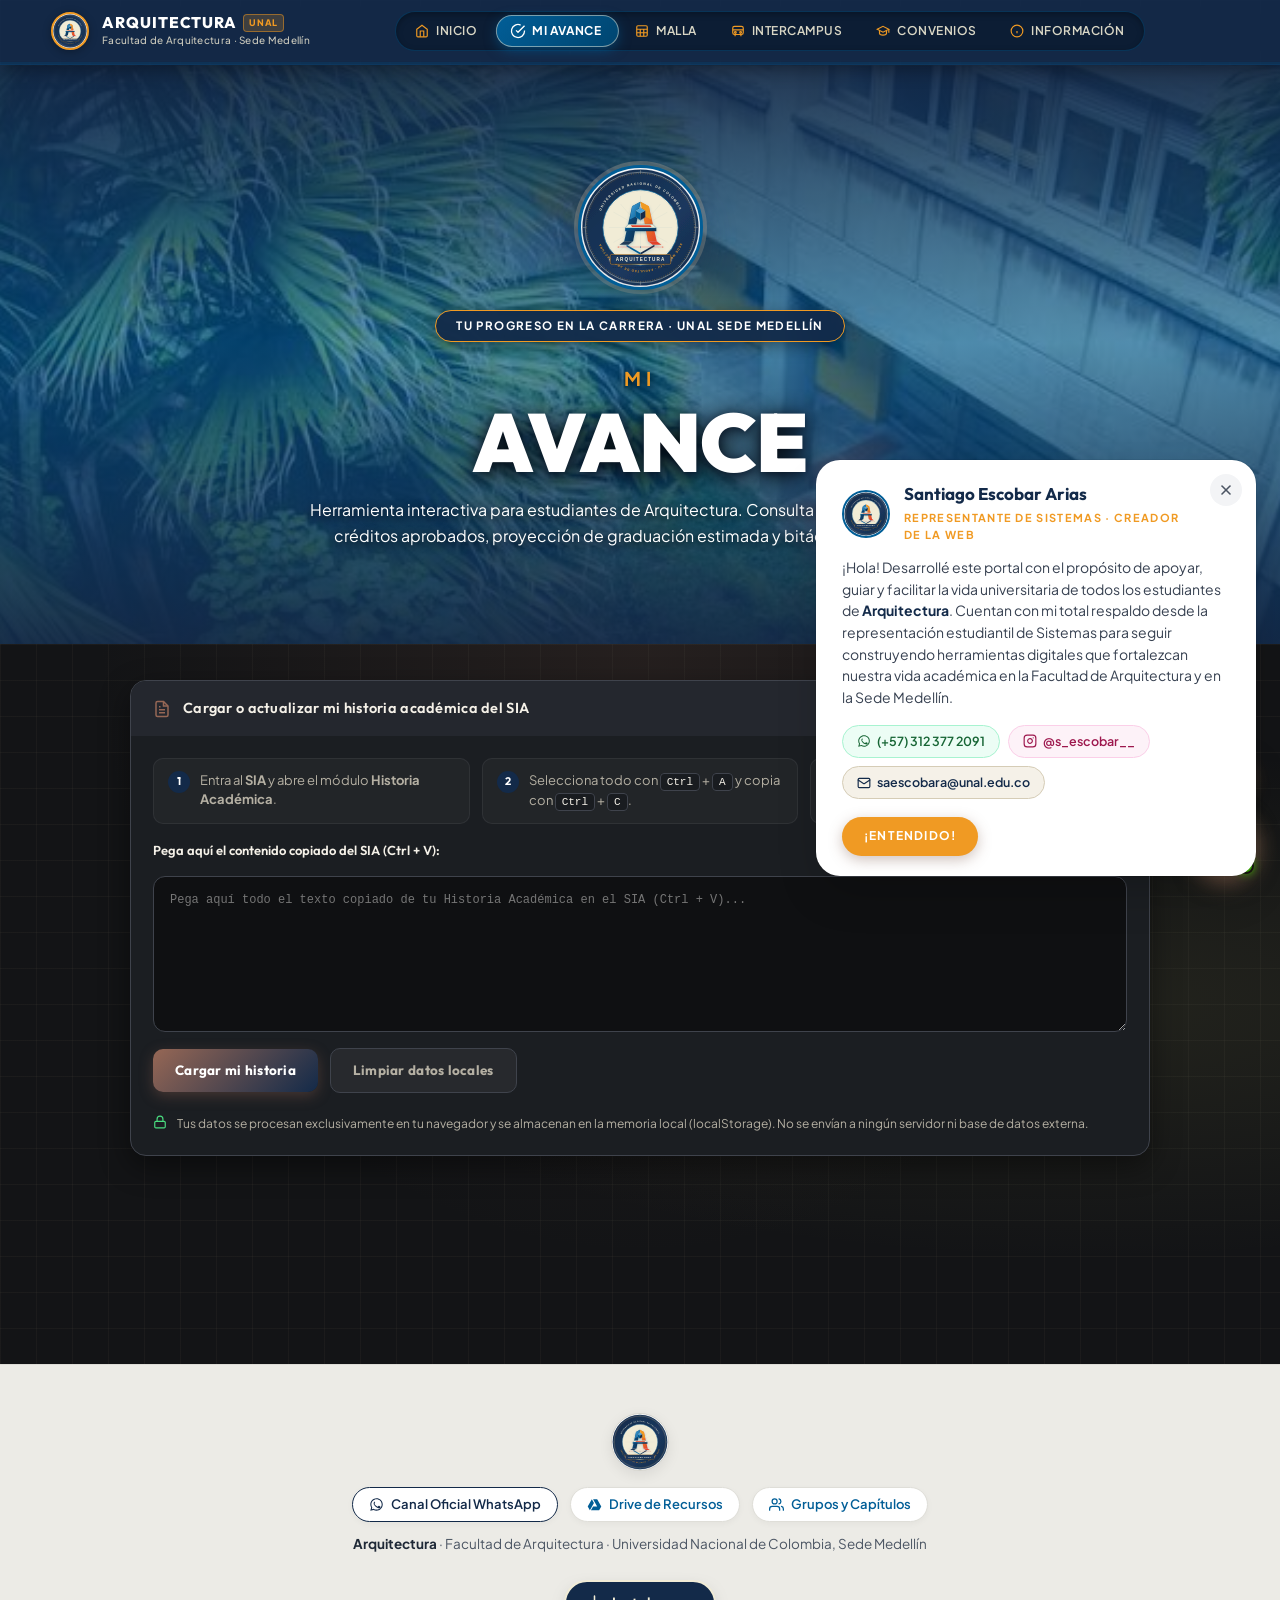
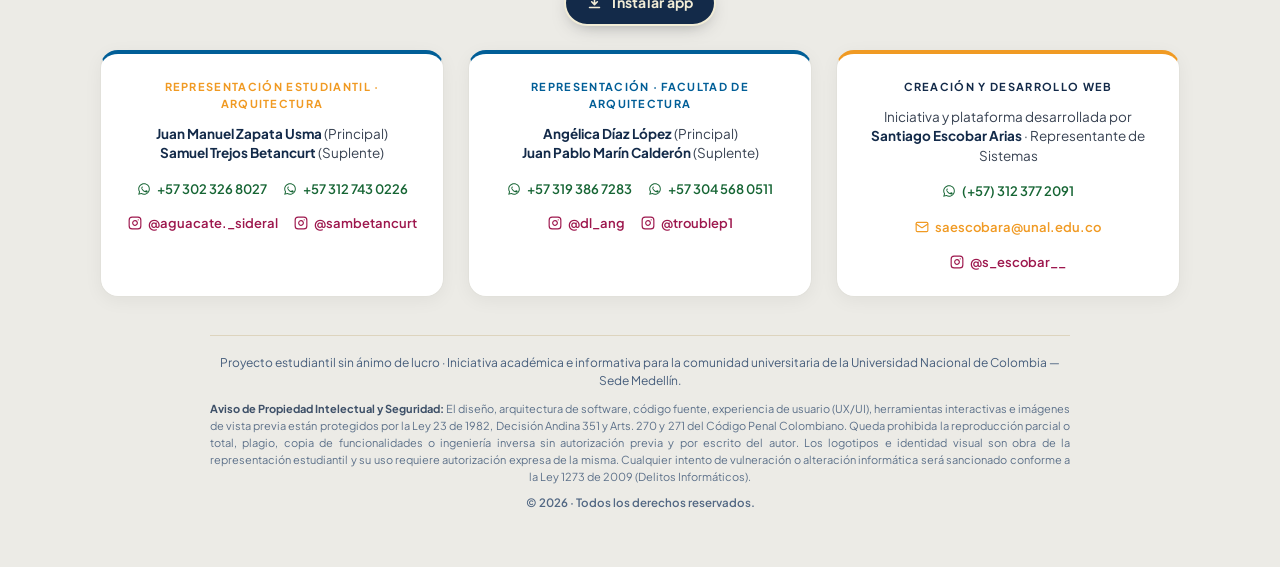
==== avance.html @ 9ce61f7a "alpha arquitectura" ====
<!doctype html>
<!-- ==============================================================================
   PORTAL WEB OFICIAL · ARQUITECTURA · FACULTAD DE ARQUITECTURA · UNAL MEDELLÍN
   Módulo Mi Avance: panel de progreso, proyección de graduación y bitácora académica.
   Acuerdo CF-0001 · 190 créditos exigidos · Todos los derechos reservados © 2026.
   ============================================================================== -->
<html lang="es">
<head>
  <meta charset="utf-8">
  <meta name="viewport" content="width=device-width, initial-scale=1">
  <title>Mi Avance · Arquitectura UNAL Medellín</title>
  <meta name="description" content="Consulta tu nivel en la carrera de Arquitectura, tu proyección de graduación, créditos aprobados y materias cursadas a partir de tu historia académica del SIA.">
  <link rel="icon" type="image/svg+xml" href="img/favicon.svg">
  <link rel="manifest" href="manifest.webmanifest">
  <meta name="theme-color" content="#132A49">
  <link rel="apple-touch-icon" href="img/app/apple-touch-icon.png">
  <meta name="apple-mobile-web-app-capable" content="yes">
  <meta name="apple-mobile-web-app-title" content="Arquitectura UNAL">
  <link rel="preconnect" href="https://fonts.googleapis.com">
  <link rel="preconnect" href="https://fonts.gstatic.com" crossorigin>
  <link rel="stylesheet" href="https://fonts.googleapis.com/css2?family=Outfit:wght@400;500;600;700;800;900&family=Plus+Jakarta+Sans:ital,wght@0,400;0,500;0,600;0,700;0,800;1,400;1,600&display=swap">
  <link rel="stylesheet" href="css/base.css">
  <link rel="stylesheet" href="css/avance.css">
  <link rel="stylesheet" href="css/sofia.css">
  <script src="js/sofia.js" defer></script>
</head>
<body data-pagina="avance">

  <div id="barra"></div>

  <!-- PORTADA -->
  <section class="portada portada--corta foto foto--panoramica">
    <div class="contenedor portada__contenido plano-marco">
      <!-- MARCADORES DE PLANO ARQUITECTÓNICO -->
      <span class="mira-plano mira-plano--tl" aria-hidden="true"></span>
      <span class="mira-plano mira-plano--tr" aria-hidden="true"></span>
      <span class="mira-plano mira-plano--bl" aria-hidden="true"></span>
      <span class="mira-plano mira-plano--br" aria-hidden="true"></span>

      <div class="portada__logo-wrap">
        <img class="portada__logo" src="img/logo-arquitectura.svg" alt="Logo de Arquitectura · Facultad de Arquitectura" width="115" height="115">
      </div>
      <p class="portada__lugar">Tu progreso en la carrera · UNAL Sede Medellín</p>
      <h1 class="portada__titulo">
        <span class="portada__antetitulo">Mi</span>
        <span class="letras-varsity">Avance</span>
      </h1>
      <p class="portada__texto">Herramienta interactiva para estudiantes de Arquitectura. Consulta tu nivel de progreso, créditos aprobados, proyección de graduación estimada y bitácora de materias.</p>
    </div>
  </section>

  <main>
    <section class="seccion avance" aria-label="Mi avance en la carrera">
      <div class="contenedor avance__contenedor">

        <!-- ENTRADA: CARGAR / ACTUALIZAR HISTORIA ACADÉMICA -->
        <details class="entrada" id="entrada" open>
          <summary class="entrada__resumen">
            <span class="entrada__resumen-icono" aria-hidden="true">
              <svg viewBox="0 0 24 24" fill="none" stroke="currentColor" stroke-width="2" width="18" height="18"><path d="M14 2H6a2 2 0 0 0-2 2v16a2 2 0 0 0 2 2h12a2 2 0 0 0 2-2V8z"/><polyline points="14 2 14 8 20 8"/><line x1="16" y1="13" x2="8" y2="13"/><line x1="16" y1="17" x2="8" y2="17"/><polyline points="10 9 9 9 8 9"/></svg>
            </span>
            <span class="entrada__resumen-texto">Cargar o actualizar mi historia académica del SIA</span>
            <span class="entrada__resumen-flecha" aria-hidden="true">▼</span>
          </summary>
          <div class="entrada__cuerpo">
            <ol class="entrada__pasos">
              <li><b>1</b><span>Entra al <strong>SIA</strong> y abre el módulo <strong>Historia Académica</strong>.</span></li>
              <li><b>2</b><span>Selecciona todo con <kbd>Ctrl</kbd> + <kbd>A</kbd> y copia con <kbd>Ctrl</kbd> + <kbd>C</kbd>.</span></li>
              <li><b>3</b><span>Pega aquí abajo y dale <strong>Cargar mi historia</strong>.</span></li>
            </ol>
            <label class="entrada__etiqueta" for="historia-texto">Pega aquí el contenido copiado del SIA (Ctrl + V):</label>
            <textarea id="historia-texto" class="entrada__texto" rows="7" spellcheck="false" placeholder="Pega aquí todo el texto copiado de tu Historia Académica en el SIA (Ctrl + V)..."></textarea>
            <p class="entrada__error" id="entrada-error" role="alert" hidden></p>
            <div class="entrada__acciones">
              <button type="button" class="boton-juego" id="btn-guardar">Cargar mi historia</button>
              <button type="button" class="boton-juego boton-juego--suave" id="btn-borrar">Limpiar datos locales</button>
            </div>
            <p class="entrada__privacidad">
              <svg viewBox="0 0 24 24" fill="none" stroke="currentColor" stroke-width="2" width="14" height="14" aria-hidden="true"><rect width="18" height="11" x="3" y="11" rx="2" ry="2"/><path d="M7 11V7a5 5 0 0 1 10 0v4"/></svg>
              <span>Tus datos se procesan exclusivamente en tu navegador y se almacenan en la memoria local (localStorage). No se envían a ningún servidor ni base de datos externa.</span>
            </p>
          </div>
        </details>

        <!-- PANTALLA DE JUEGO / AVANCE -->
        <div id="avance-juego" hidden></div>

      </div>
    </section>
  </main>

  <div id="pie"></div>

  <!-- SCRIPTS -->
  <script src="js/comun.js"></script>
  <script src="js/instalar.js"></script>
  <script src="js/avance-lector.js"></script>
  <script src="js/avance.js"></script>
</body>
</html>
---- css/base.css ----
/* =========================================================
   ARQUITECTURA · FACULTAD DE ARQUITECTURA · UNAL MEDELLÍN
   ESTILOS COMUNES — PALETA OFICIAL ARQUITECTURA:
   - Amarillo claro: #F1ECD6
   - Naranja: #F09A23
   - Rojo: #E1432A
   - Celeste vívido: #015E97
   - Azul oscuro: #132A49
   1. Variables y base
   2. Fondos y velos arquitectónicos
   3. Barra superior y navegación
   4. Portada
   5. Títulos de sección y mensajes
   6. Pie (Tarjetas oficiales)
   7. Mensaje flotante de bienvenida (Modal oficial)
   ========================================================= */


/* ---------- 1. Variables y base ---------- */

:root {
  /* Paleta Oficial Arquitectura · Facultad de Arquitectura · UNAL Medellín */
  --azul-oscuro: #132A49;         /* Azul oscuro: Tono principal, cabeceras, disciplinares, marca */
  --celeste-vivido: #015E97;      /* Celeste vívido: Primario de marca, fundamentación, botones de acción */
  --naranja: #F09A23;             /* Naranja: Acentos creativos, optativas, llamadas a la acción, badges */
  --rojo: #E1432A;                /* Rojo: Libre elección, alertas, resaltes arquitectónicos */
  --amarillo-claro: #F1ECD6;      /* Amarillo claro: Papel de dibujo arquitectónico, fondos suaves, tarjetas */

  /* Mapeo de identidad base */
  --carbon: var(--azul-oscuro);
  --arcilla: var(--celeste-vivido);
  --cemento-calido: #0B4A75;
  --oliva: var(--naranja);
  --arena-lino: var(--amarillo-claro);

  /* Mapeo de identidad */
  --cafe-profundo: var(--azul-oscuro);
  --tierra: var(--celeste-vivido);
  --madera: var(--naranja);
  --arena: var(--amarillo-claro);
  --marfil: #FBF9F2;              /* Papel claro y contrastes suaves */
  --gris-cemento: #3B577D;

  /* Aliases de compatibilidad */
  --verde-bosque: var(--azul-oscuro);
  --turquesa: var(--celeste-vivido);
  --lima-vibrante: var(--naranja);
  --lima-suave: var(--amarillo-claro);
  --azul-marino: var(--azul-oscuro);

  --color-primario: var(--celeste-vivido);
  --color-acento: var(--naranja);
  --color-secundario: var(--azul-oscuro);
  --color-resalte: var(--amarillo-claro);

  --azul: var(--celeste-vivido);
  --azul-brillante: var(--naranja);
  --papel: #FAF7EE;
  --tinta: #132A49;
  --tinta-suave: #395273;
  --gris: #5A7394;
  --linea: #DDD4BE;

  /* Colores oficiales de los componentes de la Malla de Arquitectura */
  --fundamentacion: #015E97;     /* Celeste vívido (22 créditos) */
  --disciplinar: #132A49;        /* Azul oscuro (119 créditos) */
  --libre: #E1432A;              /* Rojo (37 créditos) */
  --optativa: #F09A23;           /* Naranja (20 créditos de énfasis) */
  --nivelacion: #015E97;         /* Celeste vívido */

  /* Tipografías modernas que evocan Arquitectura y Hábitat */
  --letra-titulo: 'Outfit', -apple-system, BlinkMacSystemFont, "Segoe UI", Roboto, sans-serif;
  --letra-universidad: 'Plus Jakarta Sans', -apple-system, BlinkMacSystemFont, "Segoe UI", Roboto, sans-serif;
  --letra-texto: 'Plus Jakarta Sans', -apple-system, BlinkMacSystemFont, "Segoe UI", Roboto, sans-serif;
  --letra-estrecha: 'Plus Jakarta Sans', -apple-system, BlinkMacSystemFont, "Segoe UI", Roboto, sans-serif;
}

*, *::before, *::after { box-sizing: border-box; }
[hidden] { display: none !important; }

html { scroll-behavior: smooth; overflow-x: hidden; max-width: 100vw; }
body { overflow-x: hidden; max-width: 100vw; }

body {
  margin: 0;
  font-family: var(--letra-texto);
  line-height: 1.55;
  color: var(--tinta);
  background: url(../img/textura.svg), var(--papel);
}

h1, h2, h3, h4, p { margin: 0; }
svg { display: block; }
button { font: inherit; color: inherit; cursor: pointer; }
a { color: var(--azul); }

.contenedor {
  width: min(1180px, 100% - 32px);
  margin-inline: auto;
}

.solo-lectores {
  position: absolute;
  width: 1px; height: 1px;
  overflow: hidden;
  clip-path: inset(50%);
  white-space: nowrap;
}

@keyframes aparecer {
  from { opacity: 0; transform: translateY(8px); }
  to { opacity: 1; transform: none; }
}


/* ---------- 2. Fondos con fotos de la Facultad de Arquitectura / Hábitat y Construcción ----------
   Uso: class="foto foto--entrada". La foto va en ::before y un velo arquitectónico en ::after. */

.foto {
  position: relative;
  isolation: isolate;
  overflow: hidden;
  background-color: #1e2227;
}
.foto::before,
.foto::after {
  content: '';
  position: absolute;
  z-index: -1;
}
.foto::before {
  inset: 0;
  background-size: cover;
  background-position: center;
  filter: none;
}
.foto::after {
  inset: 0;
  background: linear-gradient(180deg, rgba(19, 42, 73, 0.93) 0%, rgba(1, 94, 151, 0.65) 48%, rgba(19, 42, 73, 0.96) 100%);
}
.foto--entrada::before { background-image: url(../img/campus-edificio.jpg); }
.foto--panoramica::before,
.foto--edificio::before { background-image: url(../img/campus-entrada.jpg); }


/* ---------- 3. Barra Superior y Navegación Arquitectónica (Dock Limpio y Elegante) ---------- */

.barra {
  position: sticky;
  top: 0;
  z-index: 1000;
  background: rgba(19, 42, 73, 0.95);
  backdrop-filter: blur(20px);
  -webkit-backdrop-filter: blur(20px);
  border-bottom: 1px solid rgba(1, 94, 151, 0.3);
  box-shadow: 0 4px 20px -2px rgba(0, 0, 0, 0.4);
}

.barra__contenido {
  display: flex;
  align-items: center;
  justify-content: space-between;
  gap: 16px;
  min-height: 62px;
}

/* MARCA OFICIAL IZQUIERDA */
.barra__marca {
  display: flex;
  align-items: center;
  gap: 12px;
  color: #ffffff;
  text-decoration: none;
  flex-shrink: 0;
  transition: transform 0.2s ease;
}

.barra__marca:hover {
  transform: translateY(-1px);
}

.barra__escudo-wrap {
  position: relative;
  width: 40px;
  height: 40px;
  display: flex;
  align-items: center;
  justify-content: center;
  flex-shrink: 0;
}

.barra__escudo-img {
  width: 38px;
  height: 38px;
  border-radius: 50%;
  object-fit: cover;
  padding: 0;
  background: #ffffff;
  border: 2px solid var(--naranja);
  box-shadow: 0 2px 8px rgba(0, 0, 0, 0.3);
  transition: transform 0.3s ease;
}

.barra__marca:hover .barra__escudo-img {
  transform: scale(1.06);
}

.barra__texto {
  display: flex;
  flex-direction: column;
  gap: 1px;
}

.barra__carrera-row {
  display: flex;
  align-items: center;
  gap: 6px;
}

.barra__carrera {
  font-family: var(--letra-titulo);
  font-size: 15.5px;
  font-weight: 800;
  letter-spacing: .06em;
  text-transform: uppercase;
  color: #ffffff;
  line-height: 1.1;
}

.barra__acuerdo-pill {
  font-family: var(--letra-universidad);
  font-size: 9px;
  font-weight: 800;
  padding: 1px 5px;
  border-radius: 4px;
  background: rgba(240, 154, 35, 0.2);
  border: 1px solid rgba(240, 154, 35, 0.5);
  color: var(--naranja);
  letter-spacing: .08em;
}

.barra__facultad {
  font-family: var(--letra-universidad);
  font-size: 10px;
  letter-spacing: .03em;
  color: rgba(241, 236, 214, 0.82);
  font-weight: 500;
}

/* NAVEGACIÓN CENTRAL: DOCK TIPOGRÁFICO LIMPIO (SIN SOBRECARGA DE ÍCONOS) */
.nav--dock {
  position: relative;
  display: flex;
  align-items: center;
  gap: 2px;
  padding: 3px;
  background: rgba(11, 26, 46, 0.7);
  border-radius: 999px;
  border: 1px solid rgba(1, 94, 151, 0.35);
  box-shadow: inset 0 2px 6px rgba(0, 0, 0, 0.3);
}

.nav__glider {
  position: absolute;
  top: 3px;
  bottom: 3px;
  left: 0;
  width: 0;
  border-radius: 999px;
  background: linear-gradient(135deg, var(--celeste-vivido) 0%, #004570 100%);
  border: 1px solid rgba(241, 236, 214, 0.5);
  box-shadow: 0 4px 14px -2px rgba(1, 94, 151, 0.7);
  pointer-events: none;
  opacity: 0;
  z-index: 1;
  transition: transform 0.25s cubic-bezier(0.16, 1, 0.3, 1), width 0.25s cubic-bezier(0.16, 1, 0.3, 1), opacity 0.2s ease;
}

.nav__enlace {
  position: relative;
  z-index: 2;
  display: inline-flex;
  align-items: center;
  gap: 7px;
  padding: 7px 16px;
  border-radius: 999px;
  text-decoration: none;
  color: rgba(241, 236, 214, 0.9);
  font-family: var(--letra-universidad);
  font-size: 12px;
  letter-spacing: .04em;
  text-transform: uppercase;
  font-weight: 600;
  white-space: nowrap;
  transition: color 0.18s ease, transform 0.15s ease;
  user-select: none;
}

.nav__icono {
  display: inline-flex;
  align-items: center;
  justify-content: center;
  color: var(--naranja);
  transition: transform 0.2s ease, color 0.2s ease;
}

.nav__icono svg {
  display: block;
}

.nav__enlace.is-activo .nav__icono,
.nav__enlace:hover .nav__icono {
  color: #ffffff;
  transform: scale(1.12);
}

.nav__enlace:hover {
  color: #ffffff;
}

.nav__enlace[aria-current="page"],
.nav__enlace.is-activo {
  color: #ffffff;
  font-weight: 700;
}

.nav__enlace:focus-visible {
  outline: 2px solid var(--naranja);
  outline-offset: 2px;
}

/* ZONA DERECHA: Botón sofIA + Menú Móvil */
.barra__der {
  display: flex;
  align-items: center;
  gap: 8px;
  flex-shrink: 0;
}

.barra__sofia-btn {
  display: inline-flex;
  align-items: center;
  gap: 6px;
  padding: 6px 14px;
  border-radius: 999px;
  background: linear-gradient(135deg, var(--naranja) 0%, #d87c0a 100%);
  border: 1px solid rgba(255, 255, 255, 0.4);
  color: #ffffff;
  font-family: var(--letra-universidad);
  font-size: 11.5px;
  font-weight: 800;
  letter-spacing: .05em;
  cursor: pointer;
  box-shadow: 0 4px 12px rgba(240, 154, 35, 0.4);
  transition: all 0.2s ease;
  user-select: none;
}

.barra__sofia-btn:hover {
  transform: translateY(-1px) scale(1.03);
  box-shadow: 0 6px 18px rgba(240, 154, 35, 0.6);
}

.barra__sofia-radar {
  width: 7px;
  height: 7px;
  border-radius: 50%;
  background: #ffffff;
  box-shadow: 0 0 6px #ffffff;
  animation: radarPing 1.8s cubic-bezier(0, 0, 0.2, 1) infinite;
}

@keyframes radarPing {
  0% { transform: scale(0.8); opacity: 0.8; }
  50% { transform: scale(1.4); opacity: 1; }
  100% { transform: scale(0.8); opacity: 0.8; }
}

.barra__boton-menu {
  display: none;
  align-items: center;
  justify-content: center;
  width: 36px;
  height: 36px;
  border-radius: 50%;
  background: rgba(255, 255, 255, 0.08);
  border: 1px solid rgba(241, 236, 214, 0.3);
  color: #ffffff;
  cursor: pointer;
  transition: all 0.2s ease;
}

.barra__boton-menu:hover {
  background: rgba(1, 94, 151, 0.4);
  border-color: var(--celeste-vivido);
}

.barra__icono {
  width: 18px;
  height: 18px;
  display: flex;
  align-items: center;
  justify-content: center;
}
.barra__icono svg { width: 18px; height: 18px; }
.barra__icono--cerrar { display: none; }

.barra.is-menu-abierto .barra__boton-menu {
  background: var(--rojo);
  border-color: var(--rojo);
  color: #ffffff;
}
.barra.is-menu-abierto .barra__icono--abrir { display: none; }
.barra.is-menu-abierto .barra__icono--cerrar { display: flex; }

/* REGLA LÁSER INFERIOR ELEGANTE */
.barra__escalimetro {
  position: relative;
  width: 100%;
  height: 2px;
  background: rgba(1, 94, 151, 0.2);
  overflow: hidden;
}

.escalimetro__laser {
  position: absolute;
  top: 0;
  left: 0;
  height: 100%;
  width: 100%;
  background: linear-gradient(90deg, transparent, var(--celeste-vivido) 40%, var(--naranja) 95%, #ffffff 100%);
  transform-origin: left;
  transform: scaleX(0);
  pointer-events: none;
  box-shadow: 0 0 6px var(--naranja);
  transition: transform 0.1s linear;
}

/* =========================================================
   CORTINA DE TRANSICIÓN: SHUTTER CAD ARQUITECTÓNICO & ESCANEO LÁSER
   ========================================================= */

.cortina-obra,
.cortina-plano {
  position: fixed;
  inset: 0;
  z-index: 99999;
  pointer-events: none;
  opacity: 0;
  visibility: hidden;
  background: rgba(11, 26, 46, 0.94);
  backdrop-filter: blur(14px);
  -webkit-backdrop-filter: blur(14px);
  display: flex;
  align-items: center;
  justify-content: center;
  overflow: hidden;
  transition: opacity 0.16s ease, visibility 0.16s ease;
}

.cortina-shutter__grid {
  position: absolute;
  inset: 0;
  background-image: 
    linear-gradient(to right, rgba(1, 94, 151, 0.22) 1px, transparent 1px),
    linear-gradient(to bottom, rgba(1, 94, 151, 0.22) 1px, transparent 1px);
  background-size: 40px 40px;
  background-position: center center;
  opacity: 0.8;
}

.cortina-shutter__laser {
  position: absolute;
  top: 50%;
  left: 0;
  right: 0;
  height: 2px;
  transform: translateY(-50%);
  pointer-events: none;
}

.cortina-shutter__laser-haz {
  position: absolute;
  top: 0;
  bottom: 0;
  left: 0;
  width: 100%;
  background: linear-gradient(90deg, transparent 0%, rgba(1, 94, 151, 0.6) 30%, var(--naranja) 70%, #ffffff 90%, transparent 100%);
  box-shadow: 0 0 16px var(--naranja);
  transform: translateX(-100%);
}

.cortina-obra.is-entrando .cortina-shutter__laser-haz {
  animation: barridoLaserShutter 0.26s cubic-bezier(0.16, 1, 0.3, 1) forwards;
}

@keyframes barridoLaserShutter {
  0% { transform: translateX(-100%); }
  100% { transform: translateX(100%); }
}

.cortina-hud {
  position: relative;
  z-index: 10;
  width: min(500px, 90vw);
  background: rgba(19, 42, 73, 0.96);
  border: 1.5px solid var(--celeste-vivido);
  border-radius: 20px;
  padding: 24px 28px 20px;
  box-shadow: 0 24px 60px -10px rgba(0, 0, 0, 0.75);
  display: flex;
  flex-direction: column;
  gap: 16px;
  transform: scale(0.95);
  opacity: 0;
  transition: transform 0.18s cubic-bezier(0.16, 1, 0.3, 1), opacity 0.18s ease;
}

.cortina-obra.is-entrando .cortina-hud {
  transform: scale(1);
  opacity: 1;
}

.cortina-hud__visor {
  display: flex;
  align-items: center;
  gap: 18px;
}

.cortina-hud__mira {
  width: 56px;
  height: 56px;
  flex-shrink: 0;
}
.cortina-hud__svg-mira {
  width: 100%;
  height: 100%;
}
.mira-rotar {
  transform-origin: 50px 50px;
  animation: girarReticula 3s linear infinite;
}
@keyframes girarReticula {
  from { transform: rotate(0deg); }
  to { transform: rotate(360deg); }
}

.cortina-hud__info {
  display: flex;
  flex-direction: column;
  gap: 4px;
  flex: 1;
}

.cortina-hud__tags {
  display: flex;
  align-items: center;
  justify-content: space-between;
  gap: 8px;
}

.cortina-hud__badge {
  font-family: var(--letra-universidad);
  font-size: 10px;
  font-weight: 800;
  letter-spacing: .1em;
  text-transform: uppercase;
  color: var(--naranja);
}

.cortina-hud__cota {
  font-family: ui-monospace, SFMono-Regular, "SF Mono", Menlo, Consolas, monospace;
  font-size: 11px;
  font-weight: 700;
  color: var(--amarillo-claro);
  background: rgba(1, 94, 151, 0.25);
  border: 1px solid rgba(1, 94, 151, 0.5);
  padding: 2px 7px;
  border-radius: 6px;
}

.cortina-hud__titulo {
  font-family: var(--letra-titulo);
  font-size: clamp(16px, 3.2vw, 19px);
  font-weight: 800;
  color: #ffffff;
  margin: 2px 0 0;
  letter-spacing: -.01em;
}

.cortina-hud__meta {
  display: flex;
  align-items: center;
  justify-content: space-between;
  gap: 8px;
  font-family: var(--letra-universidad);
  font-size: 11px;
  color: rgba(241, 236, 214, 0.75);
}

.cortina-hud__coords {
  font-family: ui-monospace, SFMono-Regular, "SF Mono", Menlo, Consolas, monospace;
  font-size: 10px;
  color: var(--celeste-vivido);
}

.cortina-hud__barra-wrap {
  width: 100%;
  height: 4px;
  background: rgba(241, 236, 214, 0.12);
  border-radius: 999px;
  overflow: hidden;
}

.cortina-hud__barra {
  height: 100%;
  width: 100%;
  background: linear-gradient(90deg, var(--celeste-vivido), var(--naranja), #ffffff);
  transform-origin: left;
  transform: scaleX(0);
}

.cortina-obra.is-entrando .cortina-hud__barra {
  animation: progresoShutter 0.22s cubic-bezier(0.16, 1, 0.3, 1) forwards;
}

@keyframes progresoShutter {
  0% { transform: scaleX(0); }
  100% { transform: scaleX(1); }
}

.cortina-obra.is-entrando {
  opacity: 1;
  visibility: visible;
  pointer-events: auto;
}

.cortina-obra.is-revelando {
  opacity: 1;
  visibility: visible;
  animation: desvanecerShutter 0.24s cubic-bezier(0.16, 1, 0.3, 1) forwards;
}

@keyframes desvanecerShutter {
  0% { opacity: 1; transform: scale(1); }
  100% { opacity: 0; transform: scale(1.02); visibility: hidden; }
}

/* ---------- 4. Portada ---------- */

.portada__contenido {
  display: flex;
  flex-direction: column;
  align-items: center;
  text-align: center;
  padding: 72px 0 80px;
}
.portada--corta .portada__contenido {
  padding: 56px 0 60px;
}

.portada--corta .portada__lugar {
  display: inline-flex;
  align-items: center;
  gap: 8px;
  padding: 6px 20px;
  border-radius: 999px;
  background: rgba(19, 42, 73, 0.94);
  border: 1.5px solid var(--naranja);
  color: #ffffff;
  font-family: var(--letra-universidad);
  font-size: 11.5px;
  font-weight: 700;
  letter-spacing: .12em;
  text-transform: uppercase;
  margin-bottom: 16px;
  backdrop-filter: blur(12px);
  box-shadow: 0 4px 16px rgba(0, 0, 0, 0.4);
}

.portada--corta 
.portada__acuerdo-tag {
  display: inline-flex;
  align-items: center;
  justify-content: center;
  font-family: var(--letra-universidad);
  font-size: clamp(10.5px, 1.4vw, 12px);
  font-weight: 700;
  letter-spacing: .12em;
  text-transform: uppercase;
  color: var(--naranja);
  background: rgba(19, 42, 73, 0.95);
  padding: 7px 22px;
  border-radius: 999px;
  border: 1.5px solid var(--naranja);
  margin: 14px 0 18px;
  backdrop-filter: blur(14px);
  box-shadow: 0 4px 18px rgba(0, 0, 0, 0.45);
}

.portada__antetitulo {
  display: block;
  font-family: var(--letra-universidad);
  font-size: clamp(14px, 2vw, 18px);
  letter-spacing: .22em;
  text-transform: uppercase;
  color: var(--naranja);
  font-weight: 800;
  margin-bottom: 6px;
  text-shadow: 0 2px 10px rgba(0, 0, 0, 0.9);
}

.portada--corta .letras-varsity {
  color: #ffffff;
  font-weight: 900;
  letter-spacing: -0.01em;
  text-transform: uppercase;
  text-shadow: 0 4px 24px rgba(0, 0, 0, 0.95), 0 2px 8px rgba(19, 42, 73, 0.9);
}

.portada--corta .portada__texto {
  max-width: 680px;
  margin-top: 14px;
  font-size: 16px;
  line-height: 1.6;
  color: #ffffff;
  text-shadow: 0 2px 10px rgba(0, 0, 0, 0.9);
}

.portada__lugar {
  display: inline-flex;
  align-items: center;
  gap: 8px;
  padding: 7px 22px;
  border-radius: 999px;
  background: rgba(19, 42, 73, 0.92);
  border: 1px solid var(--celeste-vivido);
  color: var(--amarillo-claro);
  font-family: var(--letra-universidad);
  font-size: 12px;
  font-weight: 700;
  letter-spacing: .14em;
  text-transform: uppercase;
  margin-bottom: 18px;
  backdrop-filter: blur(10px);
  box-shadow: 0 8px 20px -6px rgba(19, 42, 73, 0.4);
}
.portada__titulo { margin-top: 6px; }
.portada__antetitulo {
  display: block;
  font-family: var(--letra-universidad);
  font-size: clamp(14px, 2.2vw, 19px);
  letter-spacing: .24em;
  text-transform: uppercase;
  color: var(--naranja);
  font-weight: 700;
  margin-bottom: 8px;
}

/* Tipografía de portada moderna */
.letras-varsity {
  position: relative;
  display: inline-block;
  font-family: var(--letra-titulo);
  font-weight: 900;
  font-size: clamp(48px, 9vw, 98px);
  line-height: 1;
  letter-spacing: -0.01em;
  text-transform: uppercase;
  color: #ffffff;
  text-shadow: 0 6px 24px rgba(19, 42, 73, 0.4);
}
.portada--corta .letras-varsity { font-size: clamp(40px, 7vw, 82px); }
.letras-varsity--sub {
  display: block;
  margin-top: 4px;
  font-size: clamp(44px, 8.5vw, 92px);
  letter-spacing: -0.01em;
  background: linear-gradient(135deg, var(--naranja) 0%, var(--amarillo-claro) 100%);
  -webkit-background-clip: text;
  -webkit-text-fill-color: transparent;
  filter: drop-shadow(0 4px 18px rgba(19, 42, 73, 0.4));
}
.letras-varsity::before {
  display: none;
}

.portada__logo-wrap {
  margin-bottom: 20px;
}
.portada__logo {
  width: 125px;
  height: 125px;
  border-radius: 50%;
  object-fit: cover;
  padding: 0;
  border: 3.5px solid var(--celeste-vivido);
  box-shadow: 0 12px 32px rgba(19, 42, 73, 0.4), 0 0 0 4px rgba(213, 191, 165, 0.3);
  background: #ffffff;
  display: block;
  margin: 0 auto;
  transition: transform .25s ease, box-shadow .25s ease;
}
.portada__logo:hover {
  transform: scale(1.06);
  box-shadow: 0 16px 36px rgba(19, 42, 73, 0.4), 0 0 0 5px var(--naranja);
}

.portada__subtitulo {
  margin-top: 14px;
  font-family: var(--letra-titulo);
  font-size: clamp(24px, 4.2vw, 44px);
  letter-spacing: .02em;
  text-transform: uppercase;
  font-weight: 700;
  color: #fff;
}
.portada__texto {
  max-width: 680px;
  margin-top: 14px;
  font-size: 17px;
  line-height: 1.65;
  color: #ffffff;
  text-shadow: 0 2px 12px rgba(0, 0, 0, 0.85);
}

.portada__cifras {
  display: grid;
  grid-template-columns: repeat(4, 1fr);
  gap: 14px;
  width: min(840px, 100%);
  margin: 36px 0 0;
  padding: 0;
  list-style: none;
}
.portada__cifras li {
  display: flex;
  flex-direction: column;
  align-items: center;
  justify-content: center;
  padding: 18px 14px;
  background: rgba(19, 42, 73, 0.92);
  backdrop-filter: blur(14px);
  border: 1.5px solid rgba(1, 94, 151, 0.45);
  border-top: 3.5px solid var(--naranja);
  border-radius: 18px;
  box-shadow: 0 12px 30px -4px rgba(0, 0, 0, 0.55);
  transition: transform .22s ease, border-color .22s ease, box-shadow .22s ease;
  font-family: var(--letra-titulo);
  font-weight: 800;
  font-size: 28px;
  line-height: 1.1;
  letter-spacing: .02em;
  text-transform: uppercase;
  color: #ffffff;
  text-shadow: 0 2px 8px rgba(0, 0, 0, 0.5);
}

.portada__cifras li:hover {
  transform: translateY(-3px);
  border-color: var(--naranja);
  background: rgba(19, 42, 73, 0.92);
  box-shadow: 0 16px 32px -6px rgba(19, 42, 73, 0.4);
}
.portada__cifras small {
  margin-top: 6px;
  font-family: var(--letra-universidad);
  font-weight: 700;
  font-size: 11px;
  letter-spacing: .12em;
  text-transform: uppercase;
  color: var(--amarillo-claro);
}

.portada__boton {
  display: inline-flex;
  align-items: center;
  gap: 10px;
  height: 52px;
  margin-top: 28px;
  padding: 0 28px;
  border-radius: 999px;
  background: var(--naranja);
  color: #ffffff;
  font-family: var(--letra-universidad);
  font-weight: 700;
  font-size: 14px;
  letter-spacing: .08em;
  text-transform: uppercase;
  text-decoration: none;
  border: 1.5px solid var(--celeste-vivido);
  box-shadow: 0 8px 24px -4px rgba(128, 91, 70, .55);
  transition: transform .15s, background .15s, box-shadow .15s, border-color .15s;
}
.portada__boton:hover {
  transform: translateY(-2px);
  background: var(--celeste-vivido);
  border-color: var(--naranja);
  color: #ffffff;
  box-shadow: 0 12px 28px -4px rgba(128, 91, 70, .7);
}
.portada__boton svg { width: 18px; height: 18px; color: #ffffff; }

.portada__acciones {
  display: flex;
  flex-wrap: wrap;
  align-items: center;
  justify-content: center;
  gap: 16px;
  margin-top: 28px;
}
.portada__acciones .portada__boton {
  margin-top: 0;
}
.portada__boton--secundario {
  background: rgba(19, 42, 73, 0.92);
  color: var(--amarillo-claro);
  border: 1.5px solid var(--celeste-vivido);
  box-shadow: 0 8px 24px -6px rgba(19, 42, 73, 0.4);
}
.portada__boton--secundario:hover {
  background: var(--azul-oscuro);
  border-color: var(--naranja);
  color: #ffffff;
  box-shadow: 0 12px 28px -6px rgba(19, 42, 73, 0.4);
}
  border-color: var(--celeste-vivido);
  color: #fff;
  box-shadow: 0 12px 26px -8px rgba(0, 188, 200, .4);
}
.portada__boton--secundario svg {
  color: var(--celeste-vivido);
}


/* ---------- 5. Títulos de sección y mensajes ---------- */

.seccion { padding: 72px 0; }

.seccion-titulo {
  max-width: 680px;
  margin: 0 auto 40px;
  text-align: center;
}
.seccion-titulo__antetitulo {
  font-family: var(--letra-universidad);
  font-size: 12.5px;
  font-weight: 700;
  letter-spacing: .2em;
  text-transform: uppercase;
  color: var(--naranja);
}
.seccion-titulo h2 {
  margin-top: 6px;
  font-family: var(--letra-titulo);
  font-weight: 700;
  font-size: clamp(30px, 4.5vw, 44px);
  line-height: 1.15;
  color: var(--azul-oscuro);
  -webkit-text-stroke: 0;
  filter: none;
}
.seccion-titulo__intro { margin-top: 12px; font-size: 16.5px; color: var(--tinta-suave); }

.aviso {
  max-width: 560px;
  margin: 40px auto;
  padding: 22px 24px;
  border: 2px dashed var(--azul);
  border-radius: 18px;
  background: #fff;
  text-align: center;
  color: var(--tinta-suave);
}
.aviso strong { color: var(--azul-marino); }
.aviso code {
  padding: 2px 6px;
  border-radius: 6px;
  background: var(--amarillo-claro);
  color: var(--azul-oscuro);
  font-size: 14px;
}

.cargando {
  padding: 48px 0;
  text-align: center;
  font-family: var(--letra-universidad);
  letter-spacing: .2em;
  text-transform: uppercase;
  font-size: 13px;
  color: var(--gris);
}


/* ---------- 6. Pie de Página (Idéntico al diseño con 2 tarjetas) ---------- */

.pie {
  background: #ecebe6;
  border-top: 1px solid #dddcd6;
  padding: 48px 16px 56px;
  display: flex;
  flex-direction: column;
  align-items: center;
  gap: 24px;
}

.pie__marca-central {
  display: flex;
  flex-direction: column;
  align-items: center;
  text-align: center;
  gap: 12px;
  max-width: 680px;
  margin: 0 auto;
}

.pie__escudo {
  width: 58px;
  height: 58px;
  display: flex;
  align-items: center;
  justify-content: center;
  margin-bottom: 2px;
}

.pie__escudo-img {
  width: 58px;
  height: 58px;
  border-radius: 50%;
  object-fit: cover;
  background: #ffffff;
  padding: 0;
  border: 1px solid #d4d3cc;
  box-shadow: 0 4px 14px rgba(0, 0, 0, 0.08);
  display: block;
}

.pie__pildoras-carrera {
  display: inline-flex;
  align-items: center;
  justify-content: center;
  gap: 12px;
  flex-wrap: wrap;
  margin-top: 2px;
}

.pie__pildora {
  display: inline-flex;
  align-items: center;
  gap: 7px;
  padding: 6px 16px;
  border-radius: 999px;
  background: #ffffff;
  border: 1px solid #dfded8;
  font-size: 13px;
  font-weight: 600;
  text-decoration: none;
  box-shadow: 0 2px 6px rgba(0, 0, 0, 0.04);
  transition: transform .15s, border-color .15s, box-shadow .15s;
}

.pie__pildora:hover {
  transform: translateY(-1px);
  box-shadow: 0 4px 12px rgba(0, 0, 0, 0.08);
}

.pie__pildora--ig {
  color: var(--azul);
  border-color: var(--celeste-vivido);
}
.pie__pildora--ig:hover {
  background: rgba(178, 139, 107, 0.1);
  border-color: var(--azul);
}

.pie__pildora--wpp {
  color: var(--azul-oscuro);
  border-color: var(--azul-oscuro);
}
.pie__pildora--wpp:hover {
  background: rgba(128, 91, 70, 0.1);
  border-color: var(--azul-oscuro);
}

.pie__titulo-carrera {
  font-size: 13.5px;
  color: #4b5563;
  line-height: 1.5;
  margin: 0;
}

.pie__titulo-carrera strong {
  color: #1f2937;
  font-weight: 700;
}

/* Rejilla de tres tarjetas oficiales (Arquitectura, Facultad y Desarrollo) */
.pie__tarjetas-grid {
  display: grid;
  grid-template-columns: repeat(auto-fit, minmax(300px, 1fr));
  justify-content: center;
  gap: 24px;
  width: min(1080px, 100%);
  margin: 0 auto;
}

.pie__tarjetas-grid--tres {
  grid-template-columns: repeat(auto-fit, minmax(300px, 1fr));
  width: min(1080px, 100%);
  gap: 24px;
}

.pie__tarjeta {
  background: #ffffff;
  border-radius: 18px;
  padding: 24px 22px;
  box-shadow: 0 4px 18px rgba(0, 0, 0, 0.05);
  border: 1px solid #e2e1db;
  text-align: center;
  display: flex;
  flex-direction: column;
  align-items: center;
  gap: 12px;
  position: relative;
  overflow: hidden;
}

.pie__tarjeta--representacion {
  border-top: 4px solid var(--celeste-vivido);
}

.pie__tarjeta--facultad {
  border-top: 4px solid var(--celeste-vivido);
}

.pie__tarjeta--desarrollo {
  border-top: 4px solid var(--naranja);
}

.pie__tarjeta-sub {
  font-family: var(--letra-universidad);
  font-size: 11px;
  font-weight: 700;
  letter-spacing: .12em;
  text-transform: uppercase;
}

.pie__tarjeta--representacion .pie__tarjeta-sub {
  color: var(--naranja);
}

.pie__tarjeta--facultad .pie__tarjeta-sub {
  color: var(--celeste-vivido);
}

.pie__tarjeta--desarrollo .pie__tarjeta-sub {
  color: var(--azul-oscuro);
}

.pie__tarjeta-nombre {
  font-size: 13.5px;
  line-height: 1.45;
  color: #374151;
  margin: 0;
}

.pie__tarjeta-nombre strong {
  color: var(--azul-oscuro);
  font-weight: 700;
}

.pie__tarjeta-enlaces {
  display: flex;
  align-items: center;
  justify-content: center;
  gap: 16px;
  flex-wrap: wrap;
  margin-top: 4px;
}

.pie__tarjeta-enlaces--segunda {
  margin-top: 2px;
}

.pie__enlace-contacto {
  display: inline-flex;
  align-items: center;
  gap: 6px;
  font-size: 13px;
  text-decoration: none;
  font-weight: 600;
  transition: color .15s, transform .15s;
}

.pie__enlace-contacto:hover {
  transform: translateY(-1px);
}

.pie__enlace-contacto--wpp {
  color: #166534;
}
.pie__enlace-contacto--wpp:hover {
  color: #14532d;
}

.pie__enlace-contacto--correo {
  color: var(--naranja);
}
.pie__enlace-contacto--correo:hover {
  color: var(--azul-oscuro);
}

.pie__enlace-contacto--ig {
  color: #9d174d;
}
.pie__enlace-contacto--ig:hover {
  color: #be185d;
}

/* ---------- 7. Mensaje flotante de bienvenida (Diseño modal oficial) ---------- */

.toast-autor {
  position: fixed;
  bottom: 24px;
  right: 24px;
  z-index: 9999;
  max-width: 440px;
  width: calc(100% - 32px);
  pointer-events: none;
  opacity: 0;
  transform: translateY(24px) scale(0.96);
  transition: opacity .35s cubic-bezier(0.16, 1, 0.3, 1), transform .35s cubic-bezier(0.16, 1, 0.3, 1);
}

.toast-autor.is-visible {
  pointer-events: auto;
  opacity: 1;
  transform: translateY(0) scale(1);
}

.toast-autor.is-hiding {
  opacity: 0;
  transform: translateY(16px) scale(0.95);
}

.toast-autor__tarjeta {
  background: #ffffff;
  border-radius: 24px;
  padding: 24px 26px 20px;
  box-shadow: 0 20px 48px -10px rgba(0, 0, 0, 0.22), 0 0 0 1px rgba(0, 0, 0, 0.06);
  display: flex;
  flex-direction: column;
  gap: 14px;
  position: relative;
}

.toast-autor__cerrar {
  position: absolute;
  top: 14px;
  right: 14px;
  width: 32px;
  height: 32px;
  border-radius: 50%;
  background: #f3f4f6;
  border: none;
  color: #4b5563;
  display: grid;
  place-items: center;
  cursor: pointer;
  transition: background .15s, color .15s, transform .1s;
}

.toast-autor__cerrar:hover {
  background: #e5e7eb;
  color: #111827;
  transform: scale(1.05);
}

.toast-autor__cabecera {
  display: flex;
  align-items: center;
  gap: 14px;
  padding-right: 32px;
}

.toast-autor__avatar {
  width: 48px;
  height: 48px;
  border-radius: 50%;
  border: 2px solid var(--celeste-vivido);
  padding: 0;
  background: #ffffff;
  flex-shrink: 0;
  overflow: hidden;
}

.toast-autor__avatar-img {
  width: 100%;
  height: 100%;
  object-fit: cover;
  border-radius: 50%;
  display: block;
}

.toast-autor__titulos {
  display: flex;
  flex-direction: column;
  gap: 2px;
}

.toast-autor__nombre {
  font-family: var(--letra-titulo);
  font-size: 17px;
  font-weight: 700;
  color: var(--azul-oscuro);
  line-height: 1.2;
}

.toast-autor__cargo {
  font-family: var(--letra-universidad);
  font-size: 11px;
  font-weight: 700;
  letter-spacing: .12em;
  text-transform: uppercase;
  color: var(--naranja);
  margin-top: 2px;
}

.toast-autor__mensaje {
  font-size: 14px;
  line-height: 1.55;
  color: #374151;
  margin: 0;
}

.toast-autor__mensaje strong {
  color: var(--azul-oscuro);
  font-weight: 700;
}

.toast-autor__pildoras {
  display: flex;
  flex-wrap: wrap;
  gap: 8px;
  margin-top: 2px;
}

.toast-autor__pildora {
  display: inline-flex;
  align-items: center;
  gap: 6px;
  border-radius: 999px;
  padding: 6px 14px;
  font-size: 12.5px;
  font-weight: 600;
  text-decoration: none;
  transition: transform .15s, box-shadow .15s;
}

.toast-autor__pildora:hover {
  transform: translateY(-1px);
}

.toast-autor__pildora--wpp {
  background: #ecfdf5;
  border: 1px solid #a7f3d0;
  color: #166534;
}

.toast-autor__pildora--ig {
  background: #fdf2f8;
  border: 1px solid #fbcfe8;
  color: #9d174d;
}

.toast-autor__pildora--correo {
  background: #f5f1e8;
  border: 1px solid #d5ccb6;
  color: var(--azul-oscuro);
}

.toast-autor__btn-ok {
  background: var(--naranja);
  color: #ffffff;
  border: none;
  border-radius: 999px;
  padding: 10px 22px;
  font-family: var(--letra-universidad);
  font-size: 12px;
  font-weight: 700;
  letter-spacing: .1em;
  text-transform: uppercase;
  cursor: pointer;
  width: fit-content;
  margin-top: 4px;
  box-shadow: 0 4px 14px rgba(121, 84, 70, 0.35);
  transition: background .15s, transform .1s;
}

.toast-autor__btn-ok:hover {
  background: var(--azul-oscuro);
  transform: translateY(-1px);
}


/* ---------- Tablet y móvil ---------- */

@keyframes menuDesplegar {
  from {
    opacity: 0;
    transform: translateY(-8px);
  }
  to {
    opacity: 1;
    transform: translateY(0);
  }
}

@media (min-width: 981px) and (max-width: 1120px) {
  .nav a {
    padding: 8px 12px;
    font-size: 12px;
  }
}

/* Pantallas intermedias (1041px - 1180px): ajuste técnico ultra-compacto */
@media (min-width: 1041px) and (max-width: 1180px) {
  .barra__facultad {
    display: none;
  }
  .nav__numero {
    display: none;
  }
  .nav__enlace {
    padding: 6px 9px;
    font-size: 11.5px;
    gap: 4px;
  }
  .nav__badge {
    display: none;
  }
}

/* Pantallas móviles y tablets (hasta 1040px): menú tipo cajetín técnico */
@media (max-width: 1040px) {
  .barra__contenido {
    min-height: 58px;
    padding-block: 6px;
  }
  .barra__boton-menu {
    display: inline-flex;
    flex-shrink: 0;
  }
  .barra__laser-marca {
    display: none;
  }
  .nav {
    display: none;
    position: absolute;
    top: 100%;
    left: 0;
    right: 0;
    border-radius: 0 0 24px 24px;
    background: rgba(51, 54, 59, 0.98);
    backdrop-filter: blur(20px);
    border: none;
    border-bottom: 3.5px solid var(--naranja);
    box-shadow: 0 20px 48px rgba(0, 0, 0, 0.7);
    padding: 16px;
    flex-direction: column;
    gap: 8px;
    max-height: calc(100vh - 70px);
    overflow-y: auto;
  }
  .nav__glider {
    display: none;
  }
  .barra.is-menu-abierto .nav {
    display: flex;
    animation: menuDesplegar .2s ease-out;
  }
  .nav__enlace {
    width: 100%;
    justify-content: flex-start;
    padding: 12px 18px;
    border-radius: 14px;
    border: 1px solid rgba(228, 220, 199, 0.12);
    background: rgba(255, 255, 255, 0.05);
    font-size: 13.5px;
  }
  .nav__enlace[aria-current="page"] {
    background: var(--naranja);
    border-color: var(--cemento-calido);
    box-shadow: 0 4px 14px rgba(121, 84, 70, 0.5);
  }
  .nav__burbuja {
    display: none;
  }
}

@media (max-width: 720px) {
  .portada__contenido { padding: 48px 0 56px; }
  .portada__cifras {
    grid-template-columns: repeat(2, 1fr);
    gap: 10px;
  }
  .seccion { padding: 52px 0; }

  .pie__tarjetas-grid {
    grid-template-columns: 1fr;
  }
}

@media (max-width: 480px) {
  .toast-autor {
    bottom: 12px;
    right: 12px;
    left: 12px;
    width: auto;
    max-width: none;
  }
  .toast-autor__tarjeta {
    padding: 18px 18px 16px;
  }
  .toast-autor__btn-ok {
    text-align: center;
    width: 100%;
  }
  .barra__escudo,
  .barra__escudo-img {
    width: 38px;
    height: 38px;
  }
  .barra__texto {
    font-size: 12px;
    letter-spacing: .04em;
  }
  .barra__texto small {
    font-size: 10.5px;
  }
  .barra__boton-menu {
    padding: 7px 11px;
    font-size: 11px;
  }
}

/* ---------- Pie legal y derechos de autor ---------- */


/* ---------- Aviso Legal y Propiedad Intelectual ---------- */
.pie__legal {
  display: flex;
  flex-direction: column;
  align-items: center;
  gap: 10px;
  max-width: 860px;
  margin: 14px auto 0;
  padding-top: 18px;
  border-top: 1px solid var(--linea, rgba(0, 0, 0, 0.12));
  text-align: center;
}

.pie__legal-texto {
  font-family: var(--letra-texto, sans-serif);
  font-size: 12px;
  color: var(--tinta-suave, #555555);
  line-height: 1.5;
  margin: 0;
  opacity: 0.92;
}

.pie__legal-aviso {
  font-family: var(--letra-texto, sans-serif);
  font-size: 11px;
  color: var(--tinta-suave, #666666);
  line-height: 1.55;
  margin: 0;
  opacity: 0.8;
  text-align: justify;
  text-align-last: center;
}

.pie__legal-aviso strong {
  color: var(--tinta, #222222);
}

.pie__copyright {
  font-family: var(--letra-texto, sans-serif);
  font-size: 11.5px;
  font-weight: 600;
  color: var(--tinta-suave, #555555);
  line-height: 1.4;
  margin: 0;
  opacity: 0.85;
}

/* =========================================================
   Botón "Instalar app" y su ayuda
   ========================================================= */
.instalar-fila { display: flex; justify-content: center; margin-top: 14px; }
.instalar-fila--portada { justify-content: center; margin: 20px 0 4px; }
.instalar-btn {
  display: inline-flex; align-items: center; gap: 9px;
  padding: 10px 20px; border: 2px solid var(--amarillo-claro); border-radius: 999px;
  background: var(--azul-oscuro); color: var(--amarillo-claro);
  font-family: var(--letra-texto); font-size: 14px; font-weight: 700; letter-spacing: .02em;
  cursor: pointer; transition: background .15s, color .15s, transform .15s, box-shadow .15s;
  box-shadow: 0 6px 18px -8px rgba(51, 54, 59, .5);
}
.instalar-btn svg { width: 17px; height: 17px; flex: none; }
.instalar-btn:hover, .instalar-btn:focus-visible { background: var(--amarillo-claro); color: var(--azul-oscuro); transform: translateY(-1px); }
.instalar-btn:focus-visible { outline: 3px solid var(--azul-oscuro); outline-offset: 3px; }

.instalar-dialogo {
  width: min(92vw, 420px); padding: 22px 24px; border: 2px solid var(--amarillo-claro); border-radius: 14px;
  background: var(--azul-oscuro); color: #e8eef7;
  box-shadow: 0 30px 80px -20px rgba(0, 0, 0, .7);
}
.instalar-dialogo::backdrop { background: rgba(30, 32, 36, .75); backdrop-filter: blur(3px); }
.instalar-dialogo__etiqueta { margin: 0 0 6px; font-size: 12px; font-weight: 600; letter-spacing: .1em; text-transform: uppercase; color: var(--amarillo-claro); }
.instalar-dialogo__titulo { margin: 0 0 12px; font-family: var(--letra-universidad); font-size: 22px; color: #fff; }
.instalar-dialogo__pasos { margin: 0 0 16px; padding-left: 22px; display: grid; gap: 8px; font-size: 15px; line-height: 1.5; }
.instalar-dialogo__pasos b { color: #fff; }
.instalar-dialogo__cerrar {
  width: 100%; padding: 11px; border: 2px solid var(--amarillo-claro); border-radius: 999px; background: transparent;
  color: var(--amarillo-claro); font-family: var(--letra-texto); font-size: 14px; font-weight: 700; cursor: pointer;
}
.instalar-dialogo__cerrar:hover, .instalar-dialogo__cerrar:focus-visible { background: var(--amarillo-claro); color: var(--azul-oscuro); }
---- css/avance.css ----
/* ==============================================================================
   PORTAL WEB OFICIAL · CONSTRUCCIÓN · FACULTAD DE ARQUITECTURA · UNAL MEDELLÍN
   MÓDULO MI AVANCE — ESTILOS HUD ("Pantalla de Jugador / Progreso Académico")
   Estética de taller de arquitectura, obra y replanteo técnico: fondo oscuro,
   acentos en arcilla/terracota (#132A49), cemento cálido (#7D7660), oliva dorado (#94914E),
   tipografías oficiales: Outfit (títulos y cifras) y Plus Jakarta Sans (textos).
   Todos los derechos reservados © 2026.
   ============================================================================== */

body[data-pagina="avance"] {
  --fondo: #131416;
  --panel: #1b1e22;
  --panel-2: #24272e;
  --panel-destacado: #2e323b;
  --borde: #3f434c;
  --borde-suave: rgba(125, 118, 96, 0.35);
  --arcilla-brillo: #966755;
  --arcilla: #132A49;
  --cemento-calido: #7D7660;
  --oliva: #94914E;
  --arena-lino: #E4DCC7;
  --verde-catalizador: #4ade80;
  --verde-bosque: #2e7d32;
  --naranja-reactivo: #ea580c;
  --ambar-termico: #d97706;
  --luz: #f5f1e8;
  --suave: #b5b0a3;
  --mal: #ef4444;
  background-color: var(--fondo);
  overflow-x: hidden;
}

body[data-pagina="avance"] main {
  background:
    linear-gradient(rgba(125, 118, 96, .08) 1px, transparent 1px) 0 0 / 36px 36px,
    linear-gradient(90deg, rgba(125, 118, 96, .08) 1px, transparent 1px) 0 0 / 36px 36px,
    radial-gradient(ellipse at 50% 0%, rgba(121, 84, 70, .18), transparent 60%),
    radial-gradient(ellipse at 85% 50%, rgba(148, 145, 78, .12), transparent 50%),
    var(--fondo);
  color: var(--luz);
  min-height: 80vh;
  position: relative;
  overflow-x: hidden;
}

.avance {
  padding: 36px 0 64px;
  width: 100%;
  max-width: 100vw;
  box-sizing: border-box;
  overflow-x: hidden;
}

.avance__contenedor {
  display: grid;
  gap: 22px;
  width: 100%;
  max-width: 1060px;
  margin-inline: auto;
  padding-inline: 20px;
  box-sizing: border-box;
  min-width: 0;
}

.visualmente-oculto {
  position: absolute;
  width: 1px;
  height: 1px;
  overflow: hidden;
  clip: rect(0 0 0 0);
  white-space: nowrap;
}

/* ---------- Portada adaptada para Mi Avance ---------- */
.portada--corta {
  padding-block: 44px 36px;
}

.letras-varsity {
  color: #fff;
  font-family: var(--letra-titulo);
  letter-spacing: -0.02em;
}

/* ---------- Entrada de Historia Académica (Accordion) ---------- */
.entrada {
  border: 1px solid var(--borde);
  border-radius: 16px;
  background: var(--panel);
  box-shadow: 0 10px 30px rgba(0, 0, 0, 0.45);
  overflow: hidden;
  transition: border-color .2s ease;
  min-width: 0;
  max-width: 100%;
  box-sizing: border-box;
}

.entrada:focus-within {
  border-color: var(--arcilla);
}

.entrada__resumen {
  display: flex;
  align-items: center;
  justify-content: space-between;
  gap: 12px;
  padding: 16px 22px;
  cursor: pointer;
  user-select: none;
  font-family: var(--letra-titulo);
  font-weight: 600;
  color: var(--luz);
  background: var(--panel-2);
}

.entrada__resumen::-webkit-details-marker {
  display: none;
}

.entrada__resumen-icono {
  color: var(--arcilla-brillo);
  display: flex;
  align-items: center;
  flex-shrink: 0;
}

.entrada__resumen-texto {
  flex: 1;
  font-size: 14.5px;
  letter-spacing: .02em;
}

.entrada__resumen-flecha {
  font-size: 11px;
  color: var(--suave);
  transition: transform .25s ease;
  flex-shrink: 0;
}

.entrada[open] .entrada__resumen-flecha {
  transform: rotate(180deg);
}

.entrada__cuerpo {
  padding: 22px;
  display: flex;
  flex-direction: column;
  gap: 16px;
  box-sizing: border-box;
}

.entrada__pasos {
  display: grid;
  grid-template-columns: repeat(auto-fit, minmax(220px, 1fr));
  gap: 12px;
  margin: 0;
  padding: 0;
  list-style: none;
}

.entrada__pasos li {
  display: flex;
  align-items: flex-start;
  gap: 10px;
  font-size: 13px;
  color: var(--suave);
  line-height: 1.45;
  background: rgba(255, 255, 255, 0.03);
  padding: 12px 14px;
  border-radius: 10px;
  border: 1px solid rgba(255, 255, 255, 0.06);
}

.entrada__pasos li b {
  display: inline-flex;
  align-items: center;
  justify-content: center;
  width: 22px;
  height: 22px;
  border-radius: 50%;
  background: var(--arcilla);
  color: #fff;
  font-size: 11px;
  font-family: var(--letra-titulo);
  flex-shrink: 0;
}

.entrada__pasos kbd {
  background: #191c20;
  border: 1px solid var(--borde);
  border-radius: 4px;
  padding: 2px 6px;
  font-family: monospace;
  font-size: 11px;
  color: var(--luz);
}

.entrada__etiqueta {
  font-family: var(--letra-titulo);
  font-size: 13px;
  font-weight: 600;
  color: var(--luz);
}

.entrada__texto {
  width: 100%;
  box-sizing: border-box;
  background: #0f1012;
  border: 1px solid var(--borde);
  border-radius: 12px;
  padding: 14px 16px;
  font-family: monospace;
  font-size: 12px;
  line-height: 1.5;
  color: var(--luz);
  resize: vertical;
  min-height: 110px;
  transition: border-color .15s ease;
}

.entrada__texto:focus {
  outline: none;
  border-color: var(--arcilla);
  box-shadow: 0 0 0 3px rgba(121, 84, 70, 0.25);
}

.entrada__error {
  background: rgba(239, 68, 68, 0.15);
  border: 1px solid var(--mal);
  color: #fca5a5;
  padding: 10px 14px;
  border-radius: 8px;
  font-size: 13px;
  margin: 0;
}

.entrada__acciones {
  display: flex;
  align-items: center;
  gap: 12px;
  flex-wrap: wrap;
}

.boton-juego {
  display: inline-flex;
  align-items: center;
  gap: 8px;
  padding: 11px 22px;
  border-radius: 10px;
  background: linear-gradient(135deg, var(--arcilla-brillo), var(--arcilla));
  color: #fff;
  border: none;
  font-family: var(--letra-titulo);
  font-weight: 700;
  font-size: 13.5px;
  letter-spacing: .02em;
  cursor: pointer;
  box-shadow: 0 4px 14px rgba(121, 84, 70, 0.45);
  transition: transform .15s ease, box-shadow .15s ease, filter .15s ease;
}

.boton-juego:hover {
  transform: translateY(-2px);
  filter: brightness(1.1);
  box-shadow: 0 6px 18px rgba(121, 84, 70, 0.6);
}

.boton-juego:active {
  transform: translateY(0);
}

.boton-juego--suave {
  background: rgba(255, 255, 255, 0.05);
  color: var(--suave);
  border: 1px solid var(--borde);
  box-shadow: none;
}

.boton-juego--suave:hover {
  background: rgba(255, 255, 255, 0.1);
  color: var(--luz);
  box-shadow: none;
}

.boton-juego--mini {
  padding: 7px 14px;
  font-size: 12px;
  border-radius: 8px;
}

.btn-juego {
  display: inline-flex;
  align-items: center;
  gap: 6px;
  padding: 8px 14px;
  border-radius: 8px;
  background: rgba(255, 255, 255, 0.06);
  color: var(--luz);
  border: 1px solid var(--borde);
  font-family: var(--letra-titulo);
  font-size: 12px;
  font-weight: 600;
  cursor: pointer;
  transition: all .15s ease;
}

.btn-juego:hover {
  background: var(--panel-destacado);
  border-color: var(--arcilla);
  color: #fff;
}

.entrada__privacidad {
  display: flex;
  align-items: flex-start;
  gap: 10px;
  font-size: 12px;
  color: var(--suave);
  line-height: 1.5;
  margin: 0;
  padding-top: 6px;
}

.entrada__privacidad svg {
  flex-shrink: 0;
  color: var(--verde-catalizador);
}

/* ---------- Contenedor HUD Juego ---------- */
#avance-juego {
  display: grid;
  gap: 22px;
  width: 100%;
  max-width: 100%;
  min-width: 0;
  scroll-margin-top: 80px;
}

#avance-juego > * {
  min-width: 0;
  max-width: 100%;
  box-sizing: border-box;
}

/* ---------- HUD: Tarjeta del Jugador ---------- */
.jugador {
  display: grid;
  grid-template-columns: auto minmax(0, 1fr) auto;
  align-items: center;
  gap: 24px;
  padding: 24px 28px;
  background: linear-gradient(160deg, var(--panel-2), var(--panel));
  border: 1px solid var(--borde);
  border-radius: 20px;
  box-shadow: 0 16px 40px rgba(0, 0, 0, 0.55), 0 0 28px rgba(121, 84, 70, 0.2);
  position: relative;
  overflow: hidden;
  min-width: 0;
  max-width: 100%;
  box-sizing: border-box;
  scroll-margin-top: 80px;
}

.jugador::after {
  content: '';
  position: absolute;
  top: 0;
  left: 0;
  right: 0;
  height: 3px;
  background: linear-gradient(90deg, var(--arcilla), var(--cemento-calido), var(--oliva));
}

.jugador__avatar {
  position: relative;
  width: 104px;
  height: 104px;
  display: grid;
  place-items: center;
  flex-shrink: 0;
}

.anillo {
  position: absolute;
  inset: 0;
  width: 100%;
  height: 100%;
  transform: rotate(-90deg);
}

.anillo__pista {
  fill: none;
  stroke: rgba(255, 255, 255, 0.08);
  stroke-width: 6;
}

.anillo__curso {
  fill: none;
  stroke: var(--cemento-calido);
  stroke-width: 6;
  stroke-dasharray: var(--len) 100;
  stroke-dashoffset: calc(-1 * var(--ini));
  opacity: .85;
}

.anillo__valor {
  fill: none;
  stroke: var(--oliva);
  stroke-width: 7;
  stroke-linecap: round;
  stroke-dasharray: var(--pct) 100;
  transition: stroke-dasharray 1s ease;
  filter: drop-shadow(0 0 6px rgba(148, 145, 78, 0.5));
}

.jugador__escudo-wrap {
  width: 74px;
  height: 74px;
  border-radius: 50%;
  overflow: hidden;
  background: #111214;
  display: grid;
  place-items: center;
  border: 2px solid rgba(255, 255, 255, 0.12);
}

.jugador__escudo {
  width: 100%;
  height: 100%;
  object-fit: cover;
  display: block;
}

.jugador__nivel {
  position: absolute;
  bottom: -4px;
  background: var(--arcilla);
  color: #fff;
  padding: 2px 9px;
  border-radius: 12px;
  display: flex;
  align-items: center;
  gap: 3px;
  font-family: var(--letra-titulo);
  box-shadow: 0 4px 10px rgba(0, 0, 0, 0.5);
  border: 1.5px solid #fff;
  z-index: 2;
  white-space: nowrap;
}

.jugador__nivel small {
  font-size: 8.5px;
  letter-spacing: .08em;
  font-weight: 700;
}

.jugador__nivel b {
  font-size: 12.5px;
  font-weight: 800;
}

.jugador__datos {
  display: flex;
  flex-direction: column;
  gap: 6px;
  min-width: 0;
  width: 100%;
}

.jugador__fila-sup {
  display: flex;
  align-items: center;
  gap: 10px;
  flex-wrap: wrap;
}

.etiqueta-hud {
  font-family: var(--letra-titulo);
  font-size: 11px;
  font-weight: 700;
  letter-spacing: .12em;
  color: var(--cemento-calido);
  margin: 0;
  text-transform: uppercase;
}

.jugador__ingles {
  font-size: 11.5px;
  font-weight: 700;
  padding: 3px 10px;
  border-radius: 999px;
  letter-spacing: .02em;
}

.jugador__ingles--ok {
  background: rgba(74, 222, 128, 0.15);
  color: #86efac;
  border: 1px solid rgba(74, 222, 128, 0.35);
}

.jugador__ingles--pendiente {
  background: rgba(217, 119, 6, 0.15);
  color: #fcd34d;
  border: 1px solid rgba(217, 119, 6, 0.35);
}

.jugador__nombre-wrap {
  display: block;
}

.jugador__nombre {
  background: transparent;
  border: 1px dashed transparent;
  border-radius: 6px;
  color: #fff;
  font-family: var(--letra-titulo);
  font-size: 24px;
  font-weight: 800;
  letter-spacing: -0.01em;
  padding: 2px 6px;
  margin: 0 0 0 -6px;
  width: 100%;
  max-width: 440px;
  box-sizing: border-box;
  transition: all .15s ease;
}

.jugador__nombre:hover,
.jugador__nombre:focus {
  background: rgba(255, 255, 255, 0.05);
  border-color: var(--borde);
  outline: none;
}

.jugador__rango {
  margin: 0;
  font-size: 14px;
  font-weight: 600;
  color: var(--arena-lino);
  display: flex;
  align-items: center;
  gap: 6px;
}

.jugador__programa {
  margin: 0;
  font-size: 12px;
  color: var(--suave);
}

/* Barra XP */
.xp {
  margin-top: 6px;
  display: flex;
  flex-direction: column;
  gap: 4px;
}

.xp__barra {
  height: 10px;
  border-radius: 6px;
  background: rgba(255, 255, 255, 0.08);
  position: relative;
  overflow: hidden;
}

.xp__relleno {
  position: absolute;
  top: 0;
  left: 0;
  bottom: 0;
  width: var(--ancho, 0%);
  background: linear-gradient(90deg, var(--arcilla), var(--oliva));
  border-radius: 6px;
  transition: width 1s ease;
}

.xp__curso {
  position: absolute;
  top: 0;
  bottom: 0;
  left: var(--inicio, 0%);
  width: var(--ancho, 0%);
  background: repeating-linear-gradient(
    45deg,
    var(--cemento-calido),
    var(--cemento-calido) 6px,
    #938b72 6px,
    #938b72 12px
  );
  opacity: .9;
  border-radius: 6px;
  transition: width 1s ease;
}

.xp__texto {
  display: flex;
  justify-content: space-between;
  font-size: 12px;
  color: var(--suave);
}

.xp__texto b {
  color: #fff;
}

.xp__siguiente {
  margin: 2px 0 0;
  font-size: 11.5px;
  color: var(--suave);
}

.xp__siguiente b {
  color: var(--arena-lino);
}

.jugador__acciones {
  display: flex;
  align-items: center;
  justify-content: flex-end;
}

/* ---------- Cuadrícula de Estadísticas (6 columnas en PC) ---------- */
.estadisticas {
  display: grid;
  grid-template-columns: repeat(6, minmax(0, 1fr));
  gap: 14px;
  margin: 0;
  padding: 0;
  list-style: none;
  width: 100%;
  box-sizing: border-box;
}

.estadistica {
  background: var(--panel);
  border: 1px solid var(--borde);
  border-radius: 14px;
  padding: 16px 14px;
  display: flex;
  flex-direction: column;
  gap: 4px;
  box-shadow: 0 4px 14px rgba(0, 0, 0, 0.35);
  position: relative;
  overflow: hidden;
  transition: transform .15s ease, border-color .15s ease;
  min-width: 0;
}

.estadistica:hover {
  transform: translateY(-2px);
  border-color: var(--arcilla);
}

.estadistica::before {
  content: '';
  position: absolute;
  top: 0;
  left: 0;
  right: 0;
  height: 2px;
  background: var(--borde);
}

.estadistica--arcilla::before { background: var(--arcilla); }
.estadistica--naranja::before { background: var(--cemento-calido); }
.estadistica--verde::before { background: var(--oliva); }

.estadistica__valor {
  font-family: var(--letra-titulo);
  font-size: 26px;
  font-weight: 800;
  color: #fff;
  line-height: 1.1;
  display: flex;
  align-items: baseline;
  gap: 2px;
  white-space: nowrap;
  overflow: hidden;
  text-overflow: ellipsis;
}

.estadistica__valor small {
  font-size: 13px;
  font-weight: 500;
  color: var(--suave);
}

.estadistica__etiqueta {
  font-size: 11.5px;
  font-weight: 600;
  color: var(--suave);
  line-height: 1.3;
}

/* ---------- Panel Genérico ---------- */
.panel {
  background: var(--panel);
  border: 1px solid var(--borde);
  border-radius: 18px;
  padding: 24px 26px;
  box-shadow: 0 8px 24px rgba(0, 0, 0, 0.4);
  box-sizing: border-box;
}

.panel__cabecera {
  display: flex;
  align-items: center;
  justify-content: space-between;
  gap: 12px;
  margin-bottom: 12px;
}

.panel__titulo {
  font-family: var(--letra-titulo);
  font-size: 13px;
  font-weight: 700;
  letter-spacing: .08em;
  text-transform: uppercase;
  color: var(--cemento-calido);
  margin: 0;
}

.panel__titulo--resumen {
  cursor: pointer;
  padding: 14px 18px;
  margin: -24px -26px 16px -26px;
  background: var(--panel-2);
  border-bottom: 1px solid var(--borde);
  user-select: none;
}

/* ---------- Proyección de Graduación ---------- */
.meta {
  display: grid;
  grid-template-columns: auto 1fr;
  align-items: center;
  gap: 18px 32px;
}

.meta .panel__cabecera {
  grid-column: 1 / -1;
  margin-bottom: 0;
}

.meta__valor {
  font-family: var(--letra-titulo);
  font-size: 44px;
  font-weight: 900;
  color: #fff;
  margin: 0;
  letter-spacing: -0.02em;
  line-height: 1;
}

.meta__valor--listo {
  font-size: 22px;
  color: var(--verde-catalizador);
}

.meta__texto {
  margin: 0;
  font-size: 14px;
  color: var(--suave);
  line-height: 1.5;
}

.meta__texto b {
  color: #fff;
}

.meta__ritmo {
  grid-column: 2;
  display: flex;
  flex-direction: column;
  gap: 6px;
  max-width: 320px;
  font-size: 12px;
  color: var(--suave);
}

.meta__ritmo input[type="range"] {
  accent-color: var(--arcilla);
  cursor: pointer;
}

.meta__ritmo-escala {
  display: flex;
  justify-content: space-between;
  font-size: 10.5px;
  color: var(--suave);
}

.meta .boton-juego {
  grid-column: 2;
  justify-self: start;
}

.meta__aviso {
  grid-column: 1 / -1;
  font-size: 11.5px;
  color: var(--cemento-calido);
  margin: 4px 0 0;
  border-top: 1px dashed var(--borde);
  padding-top: 10px;
}

/* ---------- Pestañas del Juego ---------- */
.pestanas-juego {
  display: flex;
  align-items: center;
  gap: 6px;
  position: relative;
  border-bottom: 1px solid var(--borde);
  padding-bottom: 0;
  overflow-x: auto;
}

.pestana-juego {
  background: transparent;
  border: none;
  color: var(--suave);
  font-family: var(--letra-titulo);
  font-size: 14px;
  font-weight: 700;
  padding: 12px 22px;
  cursor: pointer;
  transition: color .2s ease;
  position: relative;
  white-space: nowrap;
}

.pestana-juego:hover {
  color: #fff;
}

.pestana-juego.is-activa {
  color: #fff;
}

.pestanas-juego__indicador {
  position: absolute;
  bottom: -1px;
  left: 0;
  height: 3px;
  width: var(--w, 0px);
  transform: translateX(var(--x, 0px));
  background: linear-gradient(90deg, var(--arcilla), var(--oliva));
  border-radius: 3px 3px 0 0;
  transition: transform .25s ease, width .25s ease;
}

.pestana-panel {
  display: block;
}

.pestana-panel.entra {
  animation: fadePanel .3s ease forwards;
}

@keyframes fadePanel {
  from { opacity: 0; transform: translateY(6px); }
  to { opacity: 1; transform: translateY(0); }
}

/* ---------- Pestaña 1: Mapa Semestral (Ruta) ---------- */
.mapa__scroll {
  overflow-x: auto;
  padding-bottom: 12px;
  margin-top: 18px;
  outline: none;
}

.mapa__lista {
  display: flex;
  align-items: flex-end;
  gap: 16px;
  padding: 24px 10px 10px;
  margin: 0;
  list-style: none;
  min-width: max-content;
  height: 240px;
  box-sizing: border-box;
}

.mapa__col {
  display: flex;
  flex-direction: column;
  align-items: center;
  gap: 8px;
  width: 54px;
  height: 100%;
  justify-content: flex-end;
}

.mapa__cr {
  font-family: var(--letra-titulo);
  font-size: 11px;
  font-weight: 700;
  color: var(--suave);
}

.mapa__barra {
  width: 28px;
  height: 150px;
  background: rgba(255, 255, 255, 0.05);
  border-radius: 8px;
  display: flex;
  flex-direction: column-reverse;
  overflow: hidden;
  position: relative;
  border: 1px solid rgba(255, 255, 255, 0.08);
}

.mapa__col--hecho .mapa__barra {
  border-color: rgba(74, 222, 128, 0.35);
}

.mapa__col--curso .mapa__barra {
  border-color: var(--cemento-calido);
  border-style: dashed;
}

.mapa__col--proyectado .mapa__barra {
  border-color: rgba(148, 145, 78, 0.4);
  border-style: dashed;
}

.mapa__tramo--ok {
  background: linear-gradient(180deg, #4ade80, #16a34a);
  width: 100%;
  border-radius: 0 0 6px 6px;
}

.mapa__col--curso .mapa__tramo--ok {
  background: repeating-linear-gradient(
    45deg,
    #c49742,
    #c49742 4px,
    #93732c 4px,
    #93732c 8px
  );
}

.mapa__col--proyectado .mapa__tramo--ok {
  background: linear-gradient(180deg, #94914E, #62602f);
}

.mapa__tramo--mal {
  background: linear-gradient(180deg, #f87171, #dc2626);
  width: 100%;
}

.mapa__periodo {
  font-family: var(--letra-titulo);
  font-size: 11px;
  font-weight: 700;
  color: #fff;
  letter-spacing: .02em;
}

.mapa__marca {
  font-size: 11px;
  color: var(--suave);
}

.mapa__col--hecho .mapa__marca { color: #86efac; }
.mapa__col--curso .mapa__marca { color: #fcd34d; }
.mapa__col--proyectado .mapa__marca { color: var(--oliva); }

.mapa__leyenda {
  display: flex;
  flex-wrap: wrap;
  gap: 16px;
  list-style: none;
  padding: 14px 0 0;
  margin: 12px 0 0;
  border-top: 1px solid var(--borde);
  font-size: 11.5px;
  color: var(--suave);
}

.mapa__leyenda li {
  display: inline-flex;
  align-items: center;
  gap: 6px;
}

.mapa__leyenda i {
  display: inline-block;
  width: 12px;
  height: 12px;
  border-radius: 3px;
}

.mapa__leyenda .l-ok { background: #22c55e; }
.mapa__leyenda .l-mal { background: #ef4444; }
.mapa__leyenda .l-curso { background: #d97706; }
.mapa__leyenda .l-proy { background: #94914E; }

/* ---------- Pestaña 2: Misiones por Componente ---------- */
.misiones__lista {
  display: grid;
  gap: 12px;
  list-style: none;
  padding: 0;
  margin: 18px 0 0;
}

.mision {
  background: rgba(255, 255, 255, 0.03);
  border: 1px solid var(--borde);
  border-left: 4px solid var(--color, var(--arcilla));
  border-radius: 12px;
  padding: 16px 20px;
  display: flex;
  flex-direction: column;
  gap: 8px;
}

.mision__cabecera {
  display: flex;
  justify-content: space-between;
  align-items: center;
  gap: 10px;
}

.mision__nombre {
  font-family: var(--letra-titulo);
  font-size: 14px;
  font-weight: 700;
  color: #fff;
}

.mision__estado {
  font-size: 11.5px;
  font-weight: 700;
  color: var(--suave);
  background: rgba(255, 255, 255, 0.06);
  padding: 3px 10px;
  border-radius: 999px;
  white-space: nowrap;
}

.mision__estado--lista {
  background: rgba(74, 222, 128, 0.15);
  color: #86efac;
  border: 1px solid rgba(74, 222, 128, 0.35);
}

.mision__barra {
  height: 8px;
  border-radius: 4px;
  background: rgba(255, 255, 255, 0.08);
  position: relative;
  overflow: hidden;
}

.mision__relleno {
  position: absolute;
  top: 0;
  left: 0;
  bottom: 0;
  width: var(--ancho, 0%);
  background: var(--color, var(--arcilla));
  border-radius: 4px;
}

.mision__curso {
  position: absolute;
  top: 0;
  bottom: 0;
  left: var(--inicio, 0%);
  width: var(--ancho, 0%);
  background: repeating-linear-gradient(45deg, #7D7660, #7D7660 4px, #a39b83 4px, #a39b83 8px);
  border-radius: 4px;
}

.mision__detalle {
  margin: 0;
  font-size: 12px;
  color: var(--suave);
}

.mision__detalle b {
  color: #fff;
}

/* ---------- Pestaña 3: Bitácora Académica (Historial) ---------- */
.historial {
  margin: 0;
}

.historial__vacio {
  font-size: 13.5px;
  color: var(--suave);
  margin: 12px 0;
  line-height: 1.5;
}

.historial__tabla-wrap {
  overflow-x: auto;
  margin-top: 14px;
}

.historial__tabla {
  width: 100%;
  border-collapse: collapse;
  font-size: 13px;
  text-align: left;
}

.historial__tabla th {
  background: var(--panel-2);
  color: var(--cemento-calido);
  font-family: var(--letra-titulo);
  font-size: 11.5px;
  font-weight: 700;
  letter-spacing: .06em;
  text-transform: uppercase;
  padding: 10px 14px;
  border-bottom: 1px solid var(--borde);
  white-space: nowrap;
}

.historial__tabla td {
  padding: 10px 14px;
  border-bottom: 1px solid rgba(255, 255, 255, 0.05);
  color: var(--luz);
  vertical-align: middle;
}

.historial__tabla tr.es-mala {
  background: rgba(239, 68, 68, 0.08);
}

.historial__tabla td strong {
  display: block;
  font-size: 13px;
  color: #fff;
}

.historial__tabla td small {
  font-size: 11px;
  color: var(--suave);
}

.etiqueta-tipologia {
  font-size: 11px;
  background: rgba(255, 255, 255, 0.06);
  padding: 3px 8px;
  border-radius: 6px;
  color: var(--arena-lino);
  white-space: nowrap;
}

.nota-valor {
  font-family: var(--letra-titulo);
  font-weight: 700;
  font-size: 14px;
  color: #fff;
}

.nota-estado {
  display: block;
  font-size: 10px;
  font-weight: 700;
  letter-spacing: .04em;
  text-transform: uppercase;
}

.nota-estado--aprobada,
.nota-estado--validada,
.nota-estado--convalidada {
  color: #86efac;
}

.nota-estado--reprobada {
  color: #fca5a5;
}

.nota-estado--en-curso,
.nota-estado--cursando,
.nota-estado--inscrita {
  color: #fcd34d;
}

.aviso-juego {
  background: rgba(217, 119, 6, 0.12);
  border: 1px solid var(--ambar-termico);
  color: #fcd34d;
  padding: 12px 18px;
  border-radius: 12px;
  margin: 0;
  font-size: 13px;
}

/* ==============================================================================
   RESPONSIVE DESIGN (Tablets & Móviles)
   ============================================================================== */

/* Tablets / Laptops medianas (<= 1024px) */
@media (max-width: 1024px) {
  .estadisticas {
    grid-template-columns: repeat(3, minmax(0, 1fr));
    gap: 12px;
  }
}

/* Tablets pequeñas y Móviles (<= 768px) */
@media (max-width: 768px) {
  .avance {
    width: 100%;
    max-width: 100vw;
    overflow-x: hidden;
    padding-block: 22px 48px;
  }

  .avance__contenedor {
    width: 100%;
    max-width: 100%;
    padding-inline: 14px;
    box-sizing: border-box;
    gap: 16px;
  }

  #avance-juego {
    gap: 16px;
    width: 100%;
    max-width: 100%;
    overflow-x: hidden;
  }

  #avance-juego > * {
    min-width: 0;
    max-width: 100%;
  }

  .panel {
    padding: 18px 14px;
    min-width: 0;
    max-width: 100%;
    overflow: hidden;
  }

  .entrada {
    min-width: 0;
    max-width: 100%;
  }

  .entrada__resumen {
    padding: 14px 16px;
    font-size: 14px;
  }

  .entrada__cuerpo {
    padding: 16px 14px;
    gap: 14px;
  }

  .entrada__pasos {
    grid-template-columns: 1fr;
    gap: 8px;
  }

  .entrada__acciones {
    flex-direction: column;
    align-items: stretch;
  }

  .entrada__acciones .boton-juego {
    width: 100%;
    justify-content: center;
  }

  /* Jugador en móvil: 2 columnas bien alineadas */
  .jugador {
    grid-template-columns: auto minmax(0, 1fr);
    gap: 14px;
    padding: 18px 14px;
    text-align: left;
  }

  .jugador__avatar {
    width: 76px;
    height: 76px;
    margin: 0;
  }

  .jugador__escudo-wrap {
    width: 54px;
    height: 54px;
  }

  .jugador__nivel {
    padding: 2px 7px;
    bottom: -5px;
  }

  .jugador__nivel small { font-size: 8px; }
  .jugador__nivel b { font-size: 11.5px; }

  .jugador__datos {
    min-width: 0;
    width: 100%;
  }

  .jugador__fila-sup {
    justify-content: flex-start;
    gap: 8px;
  }

  .jugador__nombre {
    font-size: 18px;
    text-align: left;
    margin: 0;
    max-width: 100%;
  }

  .jugador__rango {
    justify-content: flex-start;
    font-size: 13px;
    flex-wrap: wrap;
  }

  .jugador__programa {
    font-size: 11px;
  }

  .xp__texto {
    font-size: 11px;
  }

  .xp__siguiente {
    font-size: 11px;
  }

  .jugador__acciones {
    grid-column: 1 / -1;
    display: flex;
    justify-content: center;
    width: 100%;
    padding-top: 10px;
    border-top: 1px dashed var(--borde);
  }

  .jugador__acciones .btn-juego {
    width: 100%;
    justify-content: center;
  }

  /* Estadísticas en móvil: 2 columnas balanceadas */
  .estadisticas {
    grid-template-columns: repeat(2, minmax(0, 1fr));
    gap: 10px;
  }

  .estadistica {
    padding: 12px 14px;
  }

  .estadistica__valor {
    font-size: 22px;
  }

  .estadistica__etiqueta {
    font-size: 11px;
  }

  /* Meta en móvil: 1 columna vertical fluida */
  .meta {
    grid-template-columns: 1fr;
    padding: 18px 16px;
    gap: 10px;
  }

  .meta__valor, .meta__texto, .meta__ritmo, .meta .boton-juego {
    grid-column: 1;
    grid-row: auto;
  }

  .meta__valor {
    font-size: 32px;
    margin: 0;
  }

  .meta__ritmo {
    max-width: 100%;
  }

  /* Pestañas */
  .pestana-juego {
    padding: 10px 16px;
    font-size: 13px;
  }

  /* Misiones */
  .mision {
    padding: 14px 16px;
  }

  .mision__cabecera {
    flex-direction: column;
    align-items: flex-start;
    gap: 4px;
  }
}

/* Teléfonos estándar y compactos (<= 480px) */
@media (max-width: 480px) {
  .avance__contenedor {
    padding-inline: 10px;
  }

  .jugador {
    padding: 14px 12px;
    gap: 12px;
  }

  .jugador__avatar {
    width: 66px;
    height: 66px;
  }

  .jugador__escudo-wrap {
    width: 46px;
    height: 46px;
  }

  .jugador__nombre {
    font-size: 16px;
  }

  .estadisticas {
    grid-template-columns: repeat(2, minmax(0, 1fr));
    gap: 8px;
  }

  .estadistica {
    padding: 10px 10px;
  }

  .estadistica__valor {
    font-size: 19px;
  }

  .estadistica__etiqueta {
    font-size: 10.5px;
  }

  .meta__valor {
    font-size: 26px;
  }
}

/* Teléfonos ultra compactos (<= 360px) */
@media (max-width: 360px) {
  .estadisticas {
    grid-template-columns: 1fr;
  }
}
---- css/sofia.css ----
/* ==============================================================================
   PORTAL WEB OFICIAL · PREGRADO EN CONSTRUCCIÓN · UNAL SEDE MEDELLÍN
   Arquitectura de software, maquetación y desarrollo integral por:
   Santiago Escobar Arias · Representante Estudiantil de Sistemas e Informática
   Adaptado e impulsado con la Representación Estudiantil de Construcción:
   Johana Andrea · Representante Estudiantil de Construcción
   Facultad de Arquitectura — Universidad Nacional de Colombia, Sede Medellín
   ============================================================================== */

/* ---------- sofIA: Asistente Virtual Inteligente de Construcción UNAL ---------- */

:root {
  --sofia-arcilla-principal: #132A49;
  --sofia-terracota-vibrante: #015E97;
  --sofia-cobre-acento: #F09A23;
  --sofia-carbon-profundo: #33363b;
  --sofia-oliva-dorado: #94914e;
  --sofia-fondo-tarjeta: rgba(22, 20, 19, 0.96);
  --sofia-borde: rgba(212, 163, 115, 0.32);
  --sofia-brillo: rgba(212, 163, 115, 0.22);
  --sofia-texto: #fbf7f0;
  --sofia-texto-suave: #d8ceb8;
  --sofia-sombra: 0 20px 50px rgba(0, 0, 0, 0.7);
}

/* ==========================================================================
   1. BOTÓN FLOTANTE (TRIGGER)
   ========================================================================== */

.sofia-flotante-wrap {
  position: fixed;
  bottom: 24px;
  right: 24px;
  z-index: 999;
  display: flex;
  flex-direction: column;
  align-items: flex-end;
  gap: 10px;
  pointer-events: none;
}

.sofia-flotante-wrap > * {
  pointer-events: auto;
}

/* Tooltip / Globo de bienvenida inicial */
.sofia-globo-bienvenida {
  display: flex;
  align-items: center;
  gap: 10px;
  background: rgba(30, 26, 24, 0.95);
  border: 1px solid var(--sofia-borde);
  backdrop-filter: blur(12px);
  padding: 8px 14px 8px 16px;
  border-radius: 999px;
  box-shadow: 0 10px 30px rgba(0, 0, 0, 0.45), 0 0 16px var(--sofia-brillo);
  color: var(--sofia-texto);
  font-family: var(--letra-texto, 'Plus Jakarta Sans', sans-serif);
  font-size: 13px;
  line-height: 1.25;
  cursor: pointer;
  animation: sofiaGloboEntrar 0.4s cubic-bezier(0.16, 1, 0.3, 1);
  transition: transform 0.2s, background 0.2s;
  max-width: 290px;
}

.sofia-globo-bienvenida:hover {
  transform: translateY(-2px);
  background: rgba(40, 34, 30, 0.98);
}

.sofia-globo-texto strong {
  color: var(--sofia-cobre-acento);
  font-weight: 600;
}

.sofia-globo-cerrar {
  background: none;
  border: none;
  color: var(--sofia-texto-suave);
  cursor: pointer;
  padding: 2px 4px;
  border-radius: 50%;
  font-size: 14px;
  line-height: 1;
  display: flex;
  align-items: center;
  justify-content: center;
  transition: color 0.15s;
}

.sofia-globo-cerrar:hover {
  color: #fff;
}

@keyframes sofiaGloboEntrar {
  from { opacity: 0; transform: translateY(12px) scale(0.92); }
  to { opacity: 1; transform: translateY(0) scale(1); }
}

/* Botón circular principal */
.sofia-boton {
  position: relative;
  width: 62px;
  height: 62px;
  border-radius: 50%;
  border: 2px solid rgba(255, 255, 255, 0.4);
  background: linear-gradient(135deg, #132A49 0%, #015E97 50%, #F09A23 100%);
  color: #ffffff;
  display: flex;
  align-items: center;
  justify-content: center;
  cursor: pointer;
  box-shadow: 0 8px 24px -2px rgba(121, 84, 70, 0.65), 0 0 25px rgba(212, 163, 115, 0.4);
  transition: transform 0.25s cubic-bezier(0.175, 0.885, 0.32, 1.275), box-shadow 0.25s, border-color 0.25s;
  outline: none;
  padding: 0;
}

.sofia-boton:hover {
  transform: scale(1.08) translateY(-2px);
  box-shadow: 0 12px 32px rgba(121, 84, 70, 0.8), 0 0 35px rgba(212, 163, 115, 0.6);
  border-color: #fff;
}

.sofia-boton:active {
  transform: scale(0.96);
}

/* Efecto de anillo pulsante (halo de radar) */
.sofia-boton::before {
  content: '';
  position: absolute;
  inset: -6px;
  border-radius: 50%;
  border: 2px solid var(--sofia-cobre-acento);
  opacity: 0;
  pointer-events: none;
  animation: sofiaHalo 2.8s infinite cubic-bezier(0.25, 1, 0.5, 1);
}

@keyframes sofiaHalo {
  0% { transform: scale(0.9); opacity: 0.8; }
  50% { opacity: 0.3; }
  100% { transform: scale(1.55); opacity: 0; }
}

/* Ícono del robot/chatbot */
.sofia-boton__icono {
  width: 32px;
  height: 32px;
  display: flex;
  align-items: center;
  justify-content: center;
  transition: transform 0.3s cubic-bezier(0.175, 0.885, 0.32, 1.275);
}

.sofia-boton:hover .sofia-boton__icono {
  transform: rotate(10deg) scale(1.08);
}

.sofia-boton__icono svg {
  width: 100%;
  height: 100%;
  display: block;
  filter: drop-shadow(0 2px 4px rgba(0, 0, 0, 0.4));
}

/* Badge indicador "En línea / IA" */
.sofia-boton__badge {
  position: absolute;
  bottom: 0px;
  right: 0px;
  width: 16px;
  height: 16px;
  border-radius: 50%;
  background: #38b000;
  border: 2.5px solid #1a1512;
  box-shadow: 0 0 8px #38b000;
  animation: sofiaPuntoOnline 2s infinite ease-in-out;
}

@keyframes sofiaPuntoOnline {
  0%, 100% { opacity: 1; transform: scale(1); }
  50% { opacity: 0.75; transform: scale(0.92); }
}

/* ==========================================================================
   2. VENTANA PRINCIPAL DEL CHATBOT
   ========================================================================== */

.sofia-ventana {
  position: fixed;
  bottom: 98px;
  right: 24px;
  width: 410px;
  max-width: calc(100vw - 32px);
  height: min(640px, calc(100vh - 120px));
  max-height: calc(100dvh - 120px);
  background: var(--sofia-fondo-tarjeta);
  border: 1.5px solid var(--sofia-borde);
  border-radius: 22px;
  backdrop-filter: blur(20px);
  -webkit-backdrop-filter: blur(20px);
  box-shadow: var(--sofia-sombra), 0 0 45px rgba(212, 163, 115, 0.15);
  display: flex;
  flex-direction: column;
  overflow: hidden;
  z-index: 1000;
  transform-origin: bottom right;
  opacity: 0;
  visibility: hidden;
  transform: scale(0.7) translateY(40px);
  transition: opacity 0.28s cubic-bezier(0.16, 1, 0.3, 1),
              transform 0.28s cubic-bezier(0.16, 1, 0.3, 1),
              visibility 0.28s;
  pointer-events: none;
}

/* Estado abierto con animación suave y efecto de expansión */
.sofia-ventana.is-abierta {
  opacity: 1;
  visibility: visible;
  transform: scale(1) translateY(0);
  pointer-events: auto;
}

/* ==========================================================================
   3. CABECERA DE LA VENTANA
   ========================================================================== */

.sofia-cabecera {
  display: flex;
  align-items: center;
  justify-content: space-between;
  padding: 16px 18px;
  background: linear-gradient(90deg, rgba(38, 30, 27, 0.98), rgba(24, 20, 18, 0.98));
  border-bottom: 1px solid rgba(212, 163, 115, 0.22);
  gap: 12px;
  flex-shrink: 0;
}

.sofia-cabecera__info {
  display: flex;
  align-items: center;
  gap: 12px;
  min-width: 0;
}

.sofia-cabecera__avatar {
  position: relative;
  width: 42px;
  height: 42px;
  border-radius: 50%;
  background: linear-gradient(135deg, #132A49, #F09A23);
  display: flex;
  align-items: center;
  justify-content: center;
  box-shadow: 0 0 14px rgba(212, 163, 115, 0.4);
  flex-shrink: 0;
  border: 1.5px solid rgba(255, 255, 255, 0.6);
}

.sofia-cabecera__avatar svg {
  width: 24px;
  height: 24px;
  color: #fff;
}

.sofia-cabecera__titulos {
  display: flex;
  flex-direction: column;
  min-width: 0;
}

.sofia-cabecera__nombre-wrap {
  display: flex;
  align-items: center;
  gap: 8px;
}

.sofia-cabecera__nombre {
  font-family: var(--letra-titulo, 'Outfit', sans-serif);
  font-weight: 700;
  font-size: 17px;
  color: #ffffff;
  letter-spacing: 0.04em;
  line-height: 1.15;
}

.sofia-tag-ia {
  background: linear-gradient(135deg, #132A49, #F09A23);
  color: #1e1713;
  font-family: var(--letra-universidad, monospace);
  font-size: 10px;
  font-weight: 800;
  padding: 2px 6px;
  border-radius: 6px;
  letter-spacing: 0.08em;
  text-transform: uppercase;
}

.sofia-cabecera__subtitulo {
  font-family: var(--letra-texto, 'Plus Jakarta Sans', sans-serif);
  font-size: 12px;
  color: var(--sofia-texto-suave);
  display: flex;
  align-items: center;
  gap: 6px;
  white-space: nowrap;
  overflow: hidden;
  text-overflow: ellipsis;
}

.sofia-punto-verde {
  width: 7px;
  height: 7px;
  border-radius: 50%;
  background: #38b000;
  box-shadow: 0 0 6px #38b000;
  display: inline-block;
}

.sofia-cabecera__acciones {
  display: flex;
  align-items: center;
  gap: 6px;
  flex-shrink: 0;
}

.sofia-btn-accion {
  background: rgba(255, 255, 255, 0.08);
  border: 1px solid rgba(255, 255, 255, 0.12);
  color: var(--sofia-texto-suave);
  width: 32px;
  height: 32px;
  border-radius: 10px;
  display: flex;
  align-items: center;
  justify-content: center;
  cursor: pointer;
  transition: background 0.15s, color 0.15s, border-color 0.15s, transform 0.15s;
  padding: 0;
  flex-shrink: 0;
}

.sofia-btn-accion:hover {
  background: rgba(212, 163, 115, 0.2);
  color: #ffffff;
  border-color: rgba(212, 163, 115, 0.4);
  transform: scale(1.05);
}

.sofia-btn-accion svg {
  width: 16px;
  height: 16px;
}

/* ==========================================================================
   4. ÁREA DE MENSAJES
   ========================================================================== */

.sofia-mensajes {
  flex: 1;
  min-height: 0;
  overflow-y: auto;
  padding: 18px 16px;
  display: flex;
  flex-direction: column;
  gap: 16px;
  scroll-behavior: smooth;
}

/* Scrollbar estilizado */
.sofia-mensajes::-webkit-scrollbar {
  width: 6px;
}

.sofia-mensajes::-webkit-scrollbar-track {
  background: transparent;
}

.sofia-mensajes::-webkit-scrollbar-thumb {
  background: rgba(212, 163, 115, 0.25);
  border-radius: 4px;
}

.sofia-mensajes::-webkit-scrollbar-thumb:hover {
  background: rgba(212, 163, 115, 0.45);
}

/* Estructura de fila de mensaje */
.sofia-fila {
  display: flex;
  gap: 10px;
  max-width: 88%;
  animation: sofiaMensajeEntrar 0.25s ease-out;
}

@keyframes sofiaMensajeEntrar {
  from { opacity: 0; transform: translateY(8px); }
  to { opacity: 1; transform: translateY(0); }
}

.sofia-fila--usuario {
  align-self: flex-end;
  flex-direction: row-reverse;
}

.sofia-fila--bot {
  align-self: flex-start;
}

/* Avatar del bot en cada mensaje */
.sofia-fila__avatar {
  width: 28px;
  height: 28px;
  border-radius: 50%;
  background: linear-gradient(135deg, #132A49, #F09A23);
  display: flex;
  align-items: center;
  justify-content: center;
  flex-shrink: 0;
  margin-top: 2px;
  box-shadow: 0 0 10px rgba(212, 163, 115, 0.35);
}

.sofia-fila__avatar svg {
  width: 16px;
  height: 16px;
  color: #fff;
}

/* Burbuja de contenido */
.sofia-burbuja {
  padding: 12px 15px;
  border-radius: 16px;
  font-family: var(--letra-texto, 'Plus Jakarta Sans', sans-serif);
  font-size: 13.5px;
  line-height: 1.5;
  color: var(--sofia-texto);
  word-break: break-word;
}

.sofia-fila--usuario .sofia-burbuja {
  background: linear-gradient(135deg, #132A49 0%, #9c6c59 100%);
  color: #ffffff;
  border-bottom-right-radius: 4px;
  box-shadow: 0 4px 15px rgba(121, 84, 70, 0.35);
}

.sofia-fila--bot .sofia-burbuja {
  background: rgba(32, 28, 25, 0.88);
  border: 1px solid rgba(212, 163, 115, 0.22);
  border-bottom-left-radius: 4px;
  box-shadow: 0 4px 18px rgba(0, 0, 0, 0.3);
}

.sofia-burbuja p {
  margin: 0 0 8px 0;
}

.sofia-burbuja p:last-child {
  margin-bottom: 0;
}

.sofia-burbuja strong {
  color: #ffffff;
  font-weight: 600;
}

.sofia-burbuja a {
  color: var(--sofia-cobre-acento);
  text-decoration: underline;
  text-underline-offset: 3px;
  font-weight: 500;
  transition: color 0.15s;
}

.sofia-burbuja a:hover {
  color: #ffffff;
}

.sofia-burbuja ul,
.sofia-burbuja ol {
  margin: 6px 0 8px 0;
  padding-left: 18px;
}

.sofia-burbuja li {
  margin-bottom: 4px;
}

/* Tarjeta destacada dentro de respuesta (ej: Materia, Fecha, Convenio) */
.sofia-tarjeta-dato {
  background: rgba(18, 16, 14, 0.65);
  border: 1px solid rgba(212, 163, 115, 0.3);
  border-left: 3px solid var(--sofia-cobre-acento);
  border-radius: 8px;
  padding: 10px 12px;
  margin: 8px 0;
  font-size: 13px;
}

.sofia-tarjeta-dato__titulo {
  color: var(--sofia-cobre-acento);
  font-weight: 700;
  font-size: 13.5px;
  margin-bottom: 4px;
  display: flex;
  align-items: center;
  justify-content: space-between;
}

.sofia-tarjeta-dato__badge {
  font-size: 11px;
  background: rgba(212, 163, 115, 0.18);
  color: var(--sofia-cobre-acento);
  padding: 2px 7px;
  border-radius: 999px;
  font-family: var(--letra-universidad, monospace);
  font-weight: normal;
}

/* Hora / Marca temporal */
.sofia-burbuja__hora {
  font-size: 10px;
  color: rgba(255, 255, 255, 0.45);
  margin-top: 5px;
  text-align: right;
  display: block;
}

/* ==========================================================================
   5. CHIPS DE SUGERENCIAS RÁPIDAS
   ========================================================================== */

.sofia-chips-contenedor {
  display: flex;
  flex-direction: column;
  gap: 8px;
  margin-top: 6px;
}

.sofia-chips-titulo {
  font-size: 11px;
  color: var(--sofia-texto-suave);
  text-transform: uppercase;
  letter-spacing: 0.08em;
  font-family: var(--letra-universidad, monospace);
}

.sofia-chips-rejilla {
  display: flex;
  flex-wrap: wrap;
  gap: 6px;
}

.sofia-chip {
  background: rgba(121, 84, 70, 0.16);
  border: 1px solid rgba(212, 163, 115, 0.32);
  color: #eeddc9;
  font-family: var(--letra-texto, 'Plus Jakarta Sans', sans-serif);
  font-size: 12px;
  padding: 6px 11px;
  border-radius: 999px;
  cursor: pointer;
  white-space: nowrap;
  display: inline-flex;
  align-items: center;
  gap: 5px;
  transition: background 0.15s, color 0.15s, border-color 0.15s, transform 0.15s;
}

.sofia-chip:hover {
  background: rgba(212, 163, 115, 0.28);
  border-color: var(--sofia-cobre-acento);
  color: #ffffff;
  transform: translateY(-1px);
}

.sofia-chip:active {
  transform: scale(0.96);
}

/* ==========================================================================
   6. INDICADOR DE ESCRITURA ("PENSANDO...")
   ========================================================================== */

.sofia-escribiendo {
  display: flex;
  align-items: center;
  gap: 5px;
  padding: 10px 14px;
  background: rgba(32, 28, 25, 0.7);
  border: 1px solid rgba(212, 163, 115, 0.2);
  border-radius: 14px;
  width: fit-content;
}

.sofia-escribiendo__punto {
  width: 6px;
  height: 6px;
  border-radius: 50%;
  background: var(--sofia-cobre-acento);
  opacity: 0.4;
  animation: sofiaEscribiendo 1.3s infinite ease-in-out;
}

.sofia-escribiendo__punto:nth-child(2) { animation-delay: 0.2s; }
.sofia-escribiendo__punto:nth-child(3) { animation-delay: 0.4s; }

@keyframes sofiaEscribiendo {
  0%, 80%, 100% { transform: scale(0.8); opacity: 0.4; }
  40% { transform: scale(1.3); opacity: 1; }
}

/* ==========================================================================
   7. FORMULARIO DE ENTRADA (INPUT)
   ========================================================================== */

.sofia-pie {
  padding: 14px 16px;
  background: rgba(18, 16, 15, 0.98);
  border-top: 1px solid rgba(212, 163, 115, 0.2);
  display: flex;
  flex-direction: column;
  gap: 8px;
  flex-shrink: 0;
}

.sofia-formulario {
  display: flex;
  align-items: center;
  gap: 8px;
  position: relative;
}

.sofia-input {
  flex: 1;
  background: rgba(28, 24, 22, 0.85);
  border: 1.5px solid rgba(212, 163, 115, 0.25);
  border-radius: 12px;
  padding: 11px 14px;
  color: #ffffff;
  font-family: var(--letra-texto, 'Plus Jakarta Sans', sans-serif);
  font-size: 13.5px;
  line-height: 1.3;
  outline: none;
  transition: border-color 0.2s, box-shadow 0.2s, background 0.2s;
}

.sofia-input::placeholder {
  color: rgba(220, 205, 185, 0.45);
}

.sofia-input:focus {
  background: rgba(38, 32, 28, 0.95);
  border-color: var(--sofia-cobre-acento);
  box-shadow: 0 0 14px rgba(212, 163, 115, 0.3);
}

.sofia-btn-enviar {
  width: 42px;
  height: 42px;
  border-radius: 12px;
  background: linear-gradient(135deg, #132A49, #F09A23);
  border: none;
  color: #1e1713;
  display: flex;
  align-items: center;
  justify-content: center;
  cursor: pointer;
  transition: transform 0.15s, box-shadow 0.15s, opacity 0.15s;
  box-shadow: 0 4px 14px rgba(121, 84, 70, 0.4);
  flex-shrink: 0;
  padding: 0;
}

.sofia-btn-enviar:hover:not(:disabled) {
  transform: scale(1.06);
  box-shadow: 0 6px 18px rgba(212, 163, 115, 0.55);
}

.sofia-btn-enviar:disabled {
  opacity: 0.5;
  cursor: not-allowed;
  filter: grayscale(40%);
}

.sofia-btn-enviar svg {
  width: 18px;
  height: 18px;
  margin-left: 2px;
}

.sofia-aviso-privacidad {
  font-size: 11px;
  color: rgba(216, 206, 184, 0.45);
  text-align: center;
  font-family: var(--letra-texto, 'Plus Jakarta Sans', sans-serif);
  margin: 0;
}

/* ==========================================================================
   8. ADAPTACIONES MÓVILES (RESPONSIVE)
   ========================================================================== */

@media (max-width: 640px) {
  .sofia-flotante-wrap {
    bottom: 16px;
    right: 16px;
  }

  .sofia-boton {
    width: 56px;
    height: 56px;
  }

  .sofia-ventana {
    bottom: 82px;
    right: 12px;
    left: 12px;
    width: auto;
    max-width: none;
    height: min(580px, calc(100dvh - 96px), calc(100vh - 96px));
    max-height: calc(100dvh - 96px);
    border-radius: 18px;
  }

  .sofia-cabecera {
    padding: 12px 14px;
    gap: 8px;
  }

  .sofia-globo-bienvenida {
    max-width: 240px;
    font-size: 12px;
  }
}
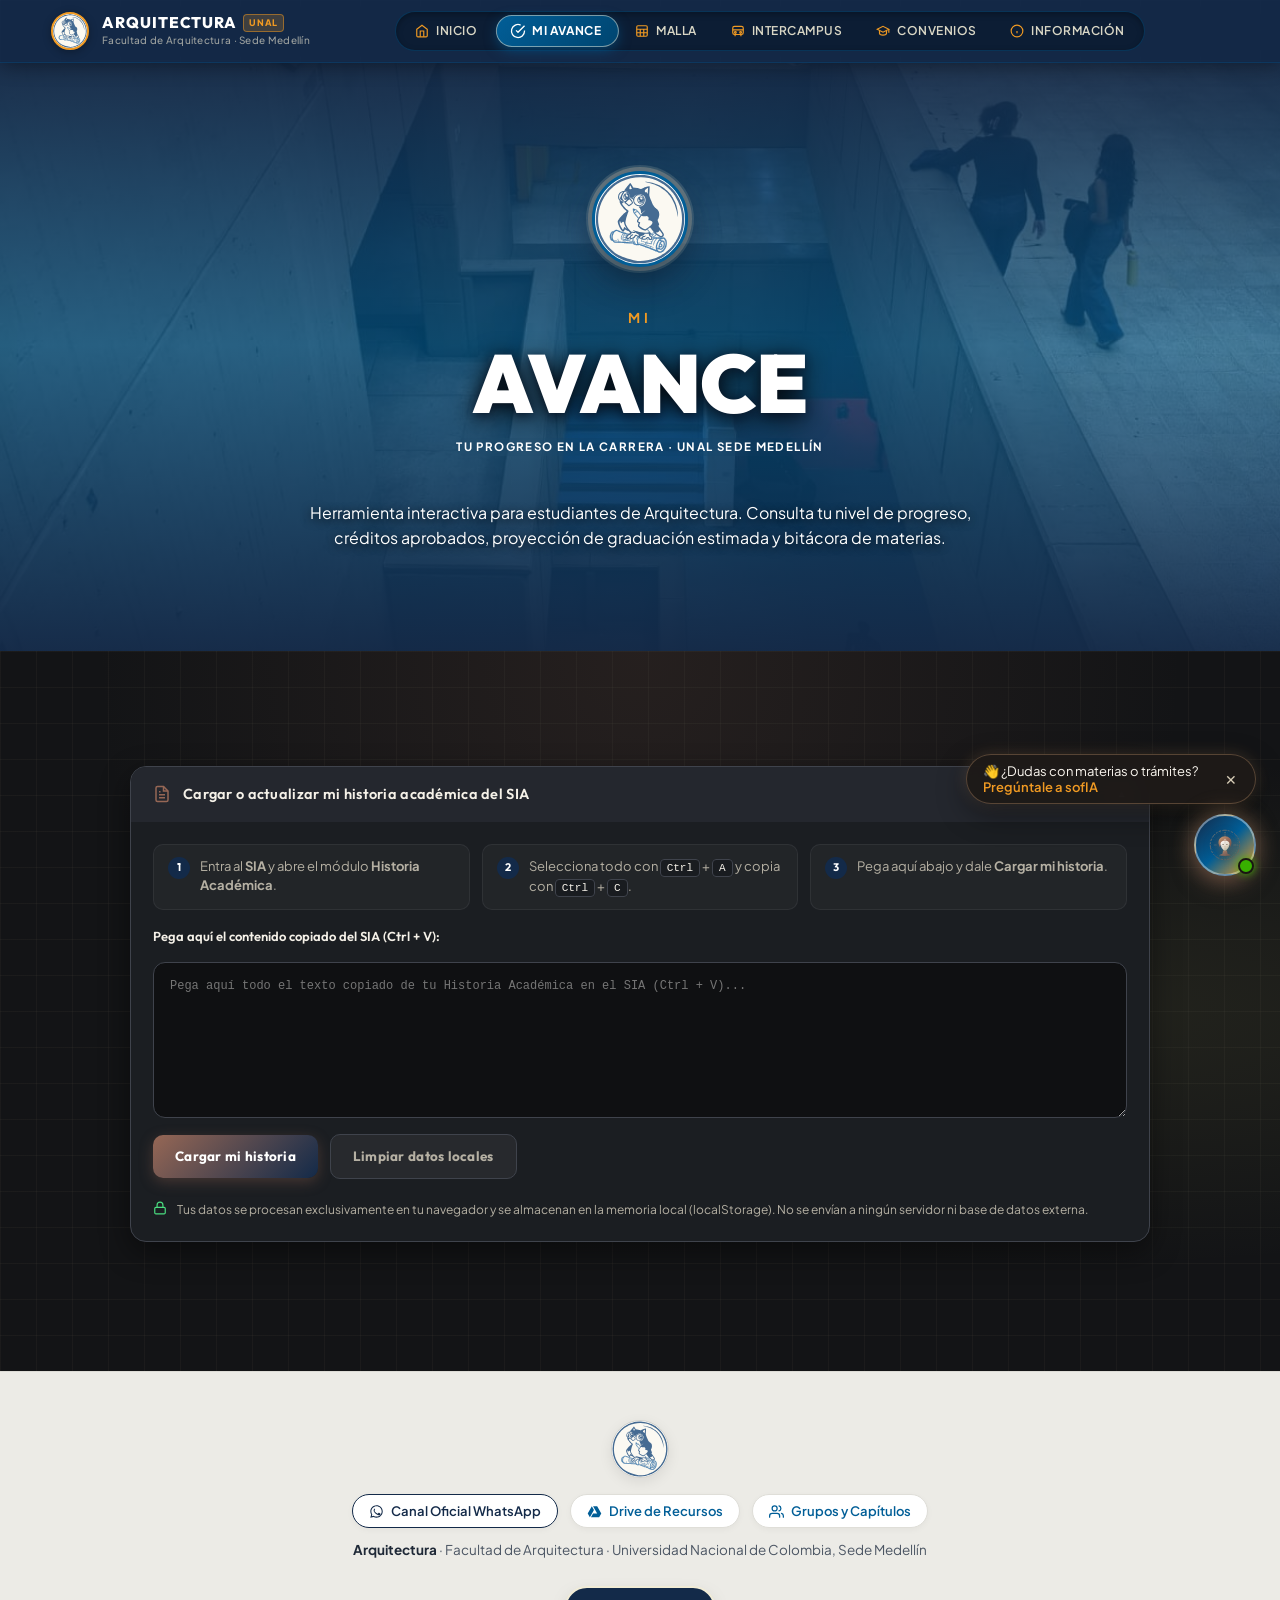
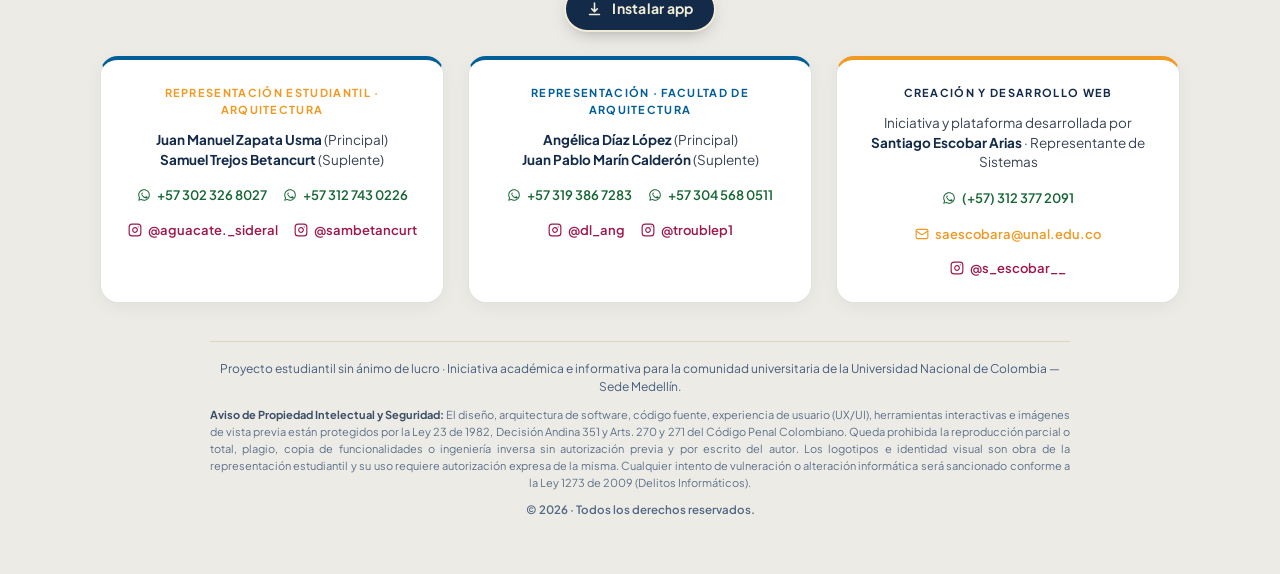
==== commit 6e447cf9: "feat: nuevo logo del búho y capa de identidad con UX más calmada Reemplaza el escudo por el búho vec" ====
--- a/avance.html
+++ b/avance.html
@@ -23,6 +23,8 @@
   <link rel="stylesheet" href="css/avance.css">
   <link rel="stylesheet" href="css/sofia.css">
   <script src="js/sofia.js" defer></script>
+  <link rel="stylesheet" href="css/marca.css">
+  <script src="js/calma.js" defer></script>
 </head>
 <body data-pagina="avance">
 
--- a/css/base.css
+++ b/css/base.css
@@ -1331,6 +1331,12 @@
   line-height: 1.55;
   color: #374151;
   margin: 0;
+}
+
+.toast-autor__destacado {
+  color: #2563eb;
+  font-weight: 800;
+  letter-spacing: 0.02em;
 }
 
 .toast-autor__mensaje strong {
--- a/css/marca.css
+++ b/css/marca.css
@@ -0,0 +1,300 @@
+/* =========================================================
+   MARCA · "PAPEL Y TINTA"
+   Capa de identidad y calma visual. Se carga al final de cada página.
+
+   Idea: el búho que dibuja. Papel de dibujo (crema), tinta (azul oscuro),
+   un solo acento (el naranja del lápiz) y el azul acero del búho.
+   Menos adornos técnicos, más aire, una jerarquía fija:
+   etiqueta → título → texto → contenido.
+
+   1. Tokens de marca
+   2. Ruido decorativo fuera
+   3. Barra superior
+   4. Portada
+   5. Secciones: ritmo y jerarquía
+   6. Tarjetas más tranquilas
+   7. Divulgación progresiva (detalles que se abren)
+   8. Mensaje del autor y pie
+   9. Movimiento reducido
+   ========================================================= */
+
+
+/* ---------- 1. Tokens de marca ---------- */
+:root {
+  --marca-tinta: #132A49;          /* texto y fondos oscuros */
+  --marca-buho: #456B92;           /* azul acero del logo */
+  --marca-buho-claro: #4880B0;     /* azul del plano enrollado */
+  --marca-lapiz: #F09A23;          /* único acento cálido */
+  --marca-papel: #F1ECD6;          /* amarillo papel de dibujo */
+  --marca-papel-suave: #FAF7EE;
+  --marca-linea: #DDD4BE;
+
+  --marca-radio: 18px;
+  --marca-radio-chico: 10px;
+  --marca-aire: clamp(72px, 9vw, 120px);   /* espacio entre secciones */
+  --marca-lectura: 64ch;                    /* ancho cómodo de lectura */
+  --marca-sombra: 0 1px 2px rgba(19, 42, 73, .06), 0 8px 24px -12px rgba(19, 42, 73, .18);
+}
+
+
+/* ---------- 2. Ruido decorativo fuera ----------
+   Cotas, miras, escalímetro, marcas de agua: bonito una vez, agotador en cada bloque. */
+.mira-plano,
+.barra__mira,
+.barra__escalimetro,
+.cota-eje,
+.ruta-bento__watermark,
+.portada__acuerdo-tag,
+.cajetin-proyecto,
+.plano-marco::before,
+.plano-marco::after {
+  display: none !important;
+}
+
+
+/* ---------- 3. Barra superior ---------- */
+.barra__escudo-img {
+  border-radius: 50%;
+  background: var(--marca-papel-suave);
+}
+.barra__facultad { opacity: .75; }
+
+
+/* ---------- 4. Portada: una idea, mucho aire ---------- */
+.portada {
+  min-height: min(86vh, 760px);
+  display: grid;
+  align-items: center;
+}
+.portada__contenido {
+  display: flex;
+  flex-direction: column;
+  align-items: center;
+  gap: 22px;
+  text-align: center;
+  padding-block: clamp(48px, 8vw, 96px);
+}
+.portada__lugar {
+  order: 3;
+  margin: 0;
+  background: none !important;
+  border: 0 !important;
+  box-shadow: none !important;
+  padding: 0 !important;
+  font-size: .8rem;
+  font-weight: 600;
+  letter-spacing: .14em;
+  text-transform: uppercase;
+  color: rgba(241, 236, 214, .8);
+}
+.portada__logo-wrap {
+  order: 1;
+  width: clamp(132px, 16vw, 176px);
+  height: clamp(132px, 16vw, 176px);
+  padding: 0 !important;
+  border: 0 !important;
+  background: none !important;
+  box-shadow: 0 0 0 6px rgba(241, 236, 214, .14), 0 18px 40px -12px rgba(0, 0, 0, .5);
+  border-radius: 50%;
+}
+.portada__logo {
+  width: 100% !important;
+  height: 100% !important;
+  border-radius: 50%;
+  display: block;
+}
+.portada__titulo { order: 2; display: flex; flex-direction: column; gap: 6px; }
+.portada__antetitulo {
+  color: var(--marca-lapiz) !important;
+  font-size: .85rem !important;
+  letter-spacing: .28em !important;
+  text-shadow: none !important;
+}
+.portada__texto {
+  order: 4;
+  max-width: 52ch;
+  margin: 0;
+  font-size: clamp(1rem, 1.4vw, 1.15rem);
+  line-height: 1.65;
+  color: rgba(251, 249, 242, .92);
+}
+.portada__cifras {
+  order: 5;
+  display: flex !important;
+  flex-wrap: wrap;
+  justify-content: center;
+  gap: 12px 28px !important;
+  margin: 8px 0 0 !important;
+  padding: 0;
+  list-style: none;
+}
+.cifra-plano {
+  background: none !important;
+  border: 0 !important;
+  border-radius: 0 !important;
+  box-shadow: none !important;
+  backdrop-filter: none !important;
+  padding: 0 !important;
+  min-width: 0 !important;
+  text-shadow: none !important;
+}
+.cifra-plano small {
+  display: block;
+  margin-top: 2px;
+  font-weight: 600;
+  letter-spacing: .1em;
+  opacity: .8;
+}
+/* La portada de cada página interna es más baja: el contenido manda */
+body:not([data-pagina="inicio"]) .portada { min-height: 0; }
+body:not([data-pagina="inicio"]) .portada__contenido { padding-block: clamp(36px, 5vw, 64px); gap: 14px; }
+body:not([data-pagina="inicio"]) .portada__logo-wrap { width: 96px; height: 96px; }
+
+
+/* ---------- 5. Secciones: ritmo y jerarquía ---------- */
+.seccion,
+.grupos {
+  padding-block: var(--marca-aire) !important;
+}
+.seccion-titulo {
+  max-width: 760px;
+  margin-inline: auto;
+  margin-bottom: clamp(32px, 5vw, 56px);
+  text-align: center;
+}
+.seccion-titulo h2,
+.seccion-titulo h3 {
+  font-family: var(--letra-titulo);
+  font-weight: 800;
+  letter-spacing: -.02em;
+  line-height: 1.12;
+  text-wrap: balance;
+}
+/* Una sola firma gráfica: la línea de lápiz bajo cada título */
+.seccion-titulo h2::after {
+  content: '';
+  display: block;
+  width: 56px;
+  height: 4px;
+  margin: 18px auto 0;
+  border-radius: 4px;
+  background: var(--marca-lapiz);
+}
+.seccion-titulo__intro {
+  max-width: var(--marca-lectura);
+  margin: 16px auto 0;
+  font-size: 1.05rem;
+  line-height: 1.7;
+  color: var(--tinta-suave);
+}
+.grupos .seccion-titulo__intro { color: rgba(241, 236, 214, .8); }
+
+/* Las líneas punteadas entre bloques sobran: el aire ya separa */
+.rutas-curriculares { margin-top: var(--marca-aire); }
+.programa hr, .seccion hr { display: none; }
+
+
+/* ---------- 6. Tarjetas más tranquilas ---------- */
+.plano-bloque,
+.ruta-bento,
+.fortaleza-card,
+.grupo-card,
+.ficha-especificaciones,
+.tablero-obra__tarjeta-vision {
+  border-radius: var(--marca-radio) !important;
+  box-shadow: var(--marca-sombra) !important;
+}
+.ruta-bento__tags { display: none; }          /* los detalles viven en la malla */
+.ruta-bento__descripcion {
+  display: -webkit-box;
+  -webkit-line-clamp: 3;
+  -webkit-box-orient: vertical;
+  overflow: hidden;
+}
+.rutas__bento { gap: 20px !important; }
+.fortalezas-grid { gap: 28px !important; }
+
+/* Etiquetas y badges: más discretas, mismo lenguaje */
+.ruta-bento__badge,
+.grupo-card__tipo,
+.grupo-card__subtipo {
+  letter-spacing: .1em;
+  font-weight: 700;
+}
+.grupo-card__subtipo { display: none; }
+
+
+/* ---------- 7. Divulgación progresiva ---------- */
+.calma-toggle {
+  display: inline-flex;
+  align-items: center;
+  gap: 8px;
+  margin-top: 14px;
+  padding: 8px 14px;
+  border: 1px solid currentColor;
+  border-radius: 999px;
+  background: transparent;
+  font-size: .85rem;
+  font-weight: 700;
+  letter-spacing: .02em;
+  opacity: .9;
+  transition: opacity .2s, transform .2s;
+}
+.calma-toggle:hover { opacity: 1; transform: translateY(-1px); }
+.calma-toggle:focus-visible { outline: 3px solid var(--marca-lapiz); outline-offset: 2px; }
+.calma-toggle svg { width: 14px; height: 14px; transition: transform .25s; }
+.calma-toggle[aria-expanded="true"] svg { transform: rotate(180deg); }
+
+.calma-oculto { display: none !important; }
+
+/* Fuentes: un renglón discreto que se abre si lo necesitas */
+details.calma-fuentes {
+  max-width: var(--marca-lectura);
+  margin: 40px auto 0;
+  font-size: .85rem;
+  color: var(--gris);
+  text-align: center;
+}
+details.calma-fuentes > summary {
+  cursor: pointer;
+  list-style: none;
+  font-weight: 700;
+  letter-spacing: .08em;
+  text-transform: uppercase;
+  font-size: .75rem;
+}
+details.calma-fuentes > summary::-webkit-details-marker { display: none; }
+details.calma-fuentes > summary::after { content: ' +'; }
+details.calma-fuentes[open] > summary::after { content: ' –'; }
+details.calma-fuentes > p { margin-top: 10px; }
+
+
+/* ---------- 8. Mensaje del autor y pie ---------- */
+/* Deja de tapar el contenido: se abre como una pastilla pequeña */
+.toast-autor { max-width: min(360px, calc(100vw - 24px)); }
+.toast-autor__tarjeta { border-radius: var(--marca-radio); }
+.toast-autor__pildoras { flex-wrap: wrap; }
+
+.pie__escudo-img { border-radius: 50%; }
+
+
+/* ---------- 9. Movimiento reducido ---------- */
+@media (prefers-reduced-motion: reduce) {
+  *, *::before, *::after {
+    animation-duration: .01ms !important;
+    animation-iteration-count: 1 !important;
+    transition-duration: .01ms !important;
+    scroll-behavior: auto !important;
+  }
+}
+
+@media (max-width: 720px) {
+  .portada { min-height: 0; }
+  .portada__cifras { gap: 10px 20px !important; }
+}
+
+/* El botón de instalar va al final de la portada, no antes del logo */
+.instalar-fila--portada { order: 6; }
+.portada__contenido > .boton-instalar,
+.portada__contenido > [data-instalar],
+.portada__contenido > button { order: 6; }
